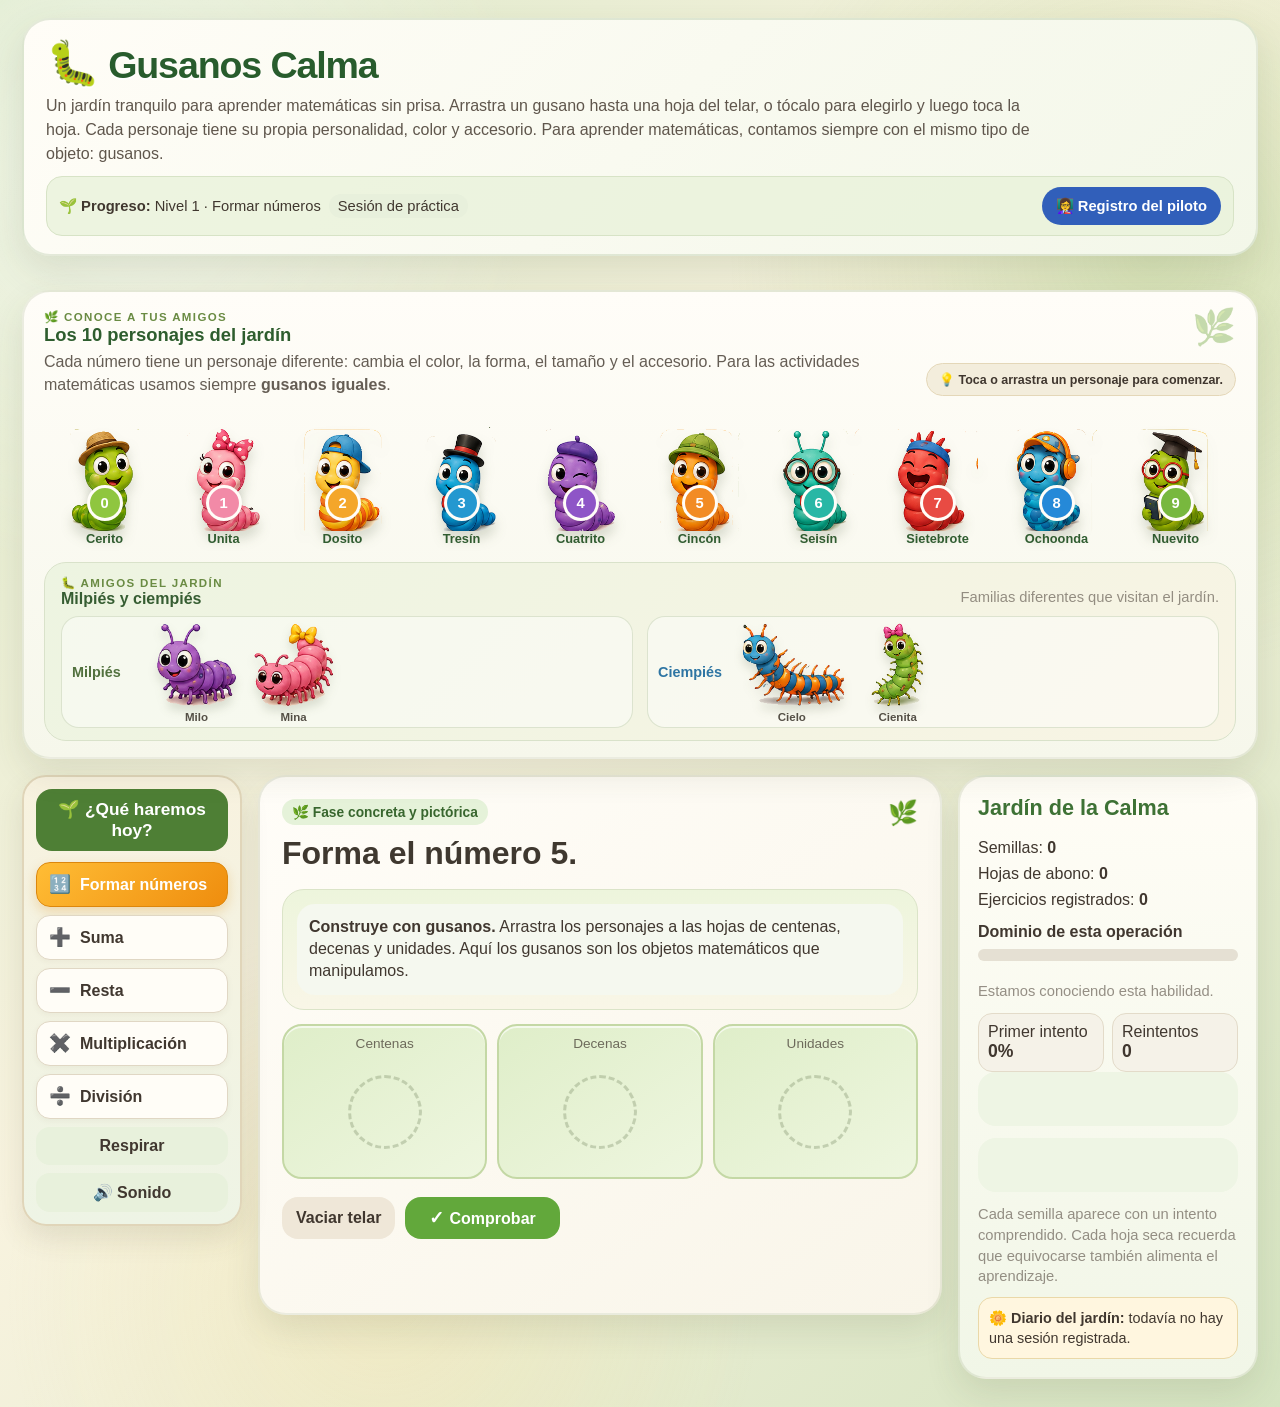
==== index.html @ 2e5b9de9 "Rename index to index.html" ====
<!DOCTYPE html>
<html lang="es">
<head>
<meta charset="UTF-8" />
<meta name="viewport" content="width=device-width, initial-scale=1.0" />
<title>Gusanos Calma: El Jardín de los Números</title>
<style>
  [hidden]{display:none !important;}
  :root{
    --bg:#f7f4ea; --card:#fffdf7; --text:#4b4237; --soft:#7d8c69;
    --line:#e8dfcf; --green:#bfd8a8; --sand:#efe7d8; --shadow:rgba(80,64,40,.08);
  }
  *{box-sizing:border-box;}
  body{
    margin:0; font-family:"Segoe UI", Arial, sans-serif; color:var(--text);
    background:
      radial-gradient(circle at top left, rgba(205,230,185,.35), transparent 30%),
      radial-gradient(circle at bottom right, rgba(255,235,190,.4), transparent 25%),
      var(--bg);
    user-select:none; -webkit-user-select:none;
  }
  button{font:inherit;color:inherit;border:none;border-radius:16px;padding:10px 14px;cursor:pointer;background:var(--sand);transition:transform .18s ease;}
  button:hover{transform:translateY(-1px);}
  button:disabled{opacity:.5;cursor:default;transform:none;}
  .app{max-width:1150px;margin:0 auto;padding:22px;}
  header h1{margin:0;font-size:2rem;}
  header p{margin-top:8px;line-height:1.5;max-width:900px;}
  nav{display:flex;flex-wrap:wrap;gap:10px;margin:18px 0 22px;}
  .mode-btn.active{background:var(--green);}
  #breathBtn{background:#dfe9d3;}
  #gameArea{display:grid;grid-template-columns:1.8fr 1fr;gap:18px;align-items:start;}
  @media (max-width:850px){#gameArea{grid-template-columns:1fr;}}
  #taskCard,#sidebar,#wormPad{background:var(--card);border:1px solid rgba(120,100,70,.06);border-radius:26px;padding:20px;box-shadow:0 10px 30px var(--shadow);}
  #taskPrompt{font-size:1.7rem;line-height:1.3;margin-bottom:14px;}
  #visualArea{margin:14px 0;}
  .visual-note{background:#f5f8ef;border-radius:18px;padding:12px;line-height:1.4;}
  .groups,.rows{display:flex;flex-wrap:wrap;gap:10px;align-items:center;}
  .rows{flex-direction:column;align-items:flex-start;}
  .group{background:linear-gradient(145deg,#f7f5df,#edf4e4);border-radius:20px;padding:10px;display:flex;flex-wrap:wrap;gap:2px;max-width:260px;min-height:62px;align-items:center;justify-content:center;border:1px solid #dfe6c9;}
  .groups-equation{display:flex;flex-wrap:wrap;align-items:center;justify-content:center;gap:12px;}
  .worm-token{display:inline-flex;align-items:flex-end;justify-content:center;width:48px;height:48px;overflow:visible;vertical-align:middle;}
  .worm-token img{display:block;max-width:100%;filter:drop-shadow(0 3px 3px rgba(70,70,40,.16));}
  .equal-group{display:flex;align-items:center;gap:8px;background:#f7f2df;border:1px solid #eadbbd;border-radius:18px;padding:7px 10px;}
  .group-label{font-size:.78rem;font-weight:700;color:#6e765d;min-width:52px;}
  .op{font-size:2rem;font-weight:800;padding:0 5px;color:#6f5b48;}
  .place-value{display:grid;grid-template-columns:repeat(3,1fr);gap:10px;margin:12px 0 18px;}
  .leaf{background:#eef4e4;border-radius:20px;min-height:150px;padding:10px;text-align:center;cursor:pointer;transition:background .2s ease;}
  .leaf.hover{background:#e2efd2;outline:3px dashed var(--soft);outline-offset:-6px;}
  .place-label{display:block;font-size:.85rem;opacity:.72;margin-bottom:6px;}
  .leaf-drop{min-height:110px;display:flex;align-items:center;justify-content:center;}
  .empty-slot{width:74px;height:74px;border:3px dashed rgba(125,140,105,.35);border-radius:50%;}
  .placed{cursor:grab;touch-action:none;}
  #controls{display:flex;flex-wrap:wrap;gap:10px;margin-top:10px;}
  #message{min-height:36px;margin-top:16px;font-size:1.05rem;line-height:1.45;}
  #message.good{color:#497a3d;} #message.soft{color:#7c6a58;} #message.hint{color:#7f6c2f;}
  #calmPanel{margin-top:18px;background:#f3eee4;border-radius:22px;padding:16px;}
  #calmPanel p{margin:0 0 12px;line-height:1.45;}
  #calmPanel button{margin:0 8px 8px 0;}
  #sidebar h2,#wormPad h2{margin-top:0;font-size:1.15rem;}
  #stats{display:grid;gap:8px;margin-bottom:14px;}
  #plants,#compostPlants{min-height:54px;border-radius:18px;padding:12px;font-size:1.65rem;line-height:1.65;word-break:break-word;}
  #plants{background:#f1f7e9;margin-bottom:12px;}
  #compostPlants{background:#f5efe4;}
  .plant{display:inline-block;margin:2px;transition:transform 1.2s ease;}
  .plant.bloom{transform:scale(1.12);}
  .small-note{font-size:.92rem;opacity:.75;line-height:1.4;margin-top:12px;}
  #wormPad{margin-top:18px;}
  #worms{display:flex;flex-wrap:wrap;gap:8px;justify-content:center;align-items:flex-end;}
  .worm-btn{background:linear-gradient(160deg,#fffaf0,#f4f8e8);border:2px solid #e7dfc9;border-radius:24px;padding:8px 9px 6px;touch-action:none;min-width:92px;min-height:105px;box-shadow:0 5px 12px rgba(90,70,40,.08);}
  .worm-btn::after{content:attr(data-name);display:block;font-size:.72rem;font-weight:700;color:#655b4d;margin-top:-2px;}
  .worm-btn.selected{outline:4px solid var(--green);background:#f2f8e8;}
  #dragGhost{position:fixed;z-index:200;pointer-events:none;transform:translate(-50%,-62%) rotate(3deg) scale(1.06);filter:drop-shadow(0 12px 16px rgba(0,0,0,.2));}
  .worm-art{display:block;object-fit:contain;transform-origin:50% 85%;animation:idle 3.4s ease-in-out infinite;filter:drop-shadow(0 7px 7px rgba(65,70,35,.15));}
  .worm-art.pop{animation:pop .35s ease, idle 3.4s ease-in-out .35s infinite;}
  .happy .worm-art{animation:happy .9s ease;}
  .sway .worm-art{animation:sway .7s ease;}
  .character-note{margin:0 0 12px;color:#6d6559;line-height:1.45;}
  .companion-panel{margin-top:16px;padding:12px 14px;border-radius:20px;background:linear-gradient(135deg,#f5f2e5,#eef5e6);border:1px solid #dfe4cf;}
  .companion-row{display:flex;flex-wrap:wrap;gap:14px;margin-top:8px;}
  .companion-family{display:flex;align-items:center;gap:8px;min-height:72px;padding:6px 10px;border-radius:16px;background:rgba(255,255,255,.55);}
  .family-title{font-size:.82rem;font-weight:800;color:#65704e;margin-right:2px;}
  .companion{display:inline-flex;align-items:flex-end;justify-content:center;min-width:64px;height:72px;}
  .companion img{display:block;object-fit:contain;filter:drop-shadow(0 4px 5px rgba(65,70,35,.14));}
  @media (max-width:600px){.worm-btn{min-width:78px;min-height:92px}.worm-btn .worm-art{max-width:72px!important}.groups-equation{gap:5px}.group{max-width:100%;}.worm-token{width:40px;height:44px}.companion-row{flex-direction:column;}.companion-family{justify-content:center;}}
  @keyframes idle{0%,100%{transform:translateY(0) rotate(0deg)}50%{transform:translateY(-3px) rotate(1.5deg)}}
  @keyframes blink{0%,90%,100%{transform:scaleY(1)}94%{transform:scaleY(.15)}}
  @keyframes happy{0%{transform:translateY(0) scale(1)}30%{transform:translateY(-10px) scale(1.06) rotate(-3deg)}60%{transform:translateY(0) scale(.98) rotate(2deg)}100%{transform:translateY(0) scale(1)}}
  @keyframes sway{0%,100%{transform:rotate(0)}25%{transform:rotate(-4deg)}75%{transform:rotate(4deg)}}
  @keyframes pop{0%{transform:scale(.5)}70%{transform:scale(1.12)}100%{transform:scale(1)}}
  #breathOverlay{position:fixed;inset:0;z-index:100;background:rgba(248,245,236,.98);display:flex;flex-direction:column;align-items:center;justify-content:center;gap:26px;padding:24px;text-align:center;}
  #breathCircle{width:150px;height:150px;border-radius:50%;background:radial-gradient(circle at 30% 25%, #e7f1d8 0%, #b7cf9b 55%, #89a86f 100%);transform:scale(1);box-shadow:0 18px 45px rgba(110,130,85,.18);}
  #breathText{font-size:1.9rem;}

  .pilot-bar{display:flex;flex-wrap:wrap;gap:8px;align-items:center;margin:10px 0 14px;padding:10px 12px;background:#f5f8ef;border-radius:16px;font-size:.92rem;}
  .pilot-bar strong{font-weight:700;}
  .badge-soft{display:inline-block;padding:4px 9px;border-radius:999px;background:#e8f0dc;}
  #progressBox{display:grid;gap:8px;margin:12px 0;}
  .progress-line{height:10px;background:#e8e2d7;border-radius:999px;overflow:hidden;}
  .progress-fill{height:100%;width:0;background:#9fba83;border-radius:999px;transition:width .35s ease;}
  .mini-grid{display:grid;grid-template-columns:1fr 1fr;gap:8px;}
  .metric-card{background:#f7f4ea;border-radius:14px;padding:9px;}
  .metric-card strong{display:block;font-size:1.1rem;}
  #adultPanel{position:fixed;inset:0;z-index:150;background:rgba(55,48,38,.45);display:flex;align-items:center;justify-content:center;padding:18px;}
  #adultCard{width:min(680px,100%);max-height:90vh;overflow:auto;background:#fffdf7;border-radius:24px;padding:22px;box-shadow:0 25px 80px rgba(0,0,0,.2);}
  #adultCard label{display:block;font-weight:600;margin:12px 0 6px;}
  #adultCard input,#adultCard select{width:100%;padding:11px;border:1px solid var(--line);border-radius:12px;background:white;font:inherit;}
  .adult-actions{display:flex;flex-wrap:wrap;gap:8px;margin-top:16px;}
  .log-note{font-size:.85rem;line-height:1.4;opacity:.75;}
  .stage-badge{display:inline-block;margin-bottom:8px;padding:5px 10px;border-radius:999px;background:#eef4e4;font-size:.86rem;}
  .concept-note{background:#fff8e8;border-radius:14px;padding:10px;margin-top:10px;font-size:.9rem;line-height:1.4;}
  @media (max-width:600px){.app{padding:12px;} header h1{font-size:1.65rem;} #taskPrompt{font-size:1.45rem;} .leaf{min-height:130px;} .mini-grid{grid-template-columns:1fr 1fr;}}
</style>
<style>
/* ======== REDISEÑO VISUAL V4 · JARDÍN ILUSTRADO ======== */
:root{
  --forest:#275b2b; --leaf:#5e9f38; --leaf2:#8fbd55; --cream:#fffdf5;
  --panel:#fffdf8; --panel2:#f4f8e9; --gold:#f4b33f; --ink:#40372f;
  --purple:#7752a8; --orange:#f28b24; --red:#e65043; --blue:#2c8dcc;
}
html{background:#dce8c9;}
body{
  min-height:100vh;
  background:
    radial-gradient(circle at 10% 12%,rgba(255,255,255,.55),transparent 24%),
    radial-gradient(circle at 90% 18%,rgba(133,183,78,.25),transparent 26%),
    radial-gradient(circle at 30% 92%,rgba(255,222,143,.24),transparent 24%),
    linear-gradient(135deg,#dce9c9 0%,#f8f3df 45%,#d5e4c1 100%);
  color:var(--ink);
}
body:before,body:after{
  content:"";position:fixed;z-index:-1;pointer-events:none;opacity:.22;
  width:280px;height:280px;border-radius:50%;
  background:radial-gradient(circle,#6da647 0 5%,transparent 6% 18%,#8dbd59 19% 23%,transparent 24% 100%);
  filter:blur(1px);
}
body:before{left:-120px;top:80px} body:after{right:-130px;bottom:30px;transform:rotate(35deg)}
.app{
  max-width:1480px;
  padding:18px 22px 28px;
  display:grid;
  grid-template-columns:220px minmax(0,1fr);
  grid-template-areas:
    "header header"
    "roster roster"
    "nav game";
  gap:16px;
}
.app>header{grid-area:header;position:relative;background:linear-gradient(135deg,#fffdf7,#f3f7e9);border:2px solid rgba(91,128,61,.16);border-radius:28px;padding:18px 22px;box-shadow:0 14px 36px rgba(64,80,40,.13)}
header h1{font-size:2.35rem;letter-spacing:-.03em;color:#285c2d;text-shadow:0 2px #fff}
header h1:first-letter{font-size:1.15em}
header p{max-width:1000px;margin:5px 0 10px;color:#5f564c}
.pilot-bar{margin:8px 0 0;background:rgba(232,242,217,.72);border:1px solid #d7e3c6}
.pilot-bar #adultBtn{margin-left:auto;background:#315fba;color:#fff;border-radius:999px;font-weight:700}
.app>nav{
  grid-area:nav;display:flex;flex-direction:column;align-self:start;gap:8px;
  margin:0;padding:12px;background:linear-gradient(180deg,#f8f2df,#eef4e5);
  border:2px solid #e0d5b9;border-radius:24px;box-shadow:0 12px 28px rgba(73,69,44,.12);
  position:sticky;top:12px;
}
.app>nav:before{content:"🌱  ¿Qué haremos hoy?";display:block;color:#fff;font-size:1.08rem;font-weight:900;background:#4e7f35;border-radius:16px;padding:10px 12px;text-align:center;margin-bottom:3px}
.app>nav .mode-btn{width:100%;text-align:left;background:#fffdf7;border:1px solid #e0d7c4;border-radius:14px;padding:11px 12px;font-weight:750;box-shadow:0 2px 6px rgba(70,60,40,.05)}
.app>nav .mode-btn:before{margin-right:9px;font-size:1.1em}
.app>nav .mode-btn[data-mode="numeros"]:before{content:"🔢"}.app>nav .mode-btn[data-mode="suma"]:before{content:"➕"}.app>nav .mode-btn[data-mode="resta"]:before{content:"➖"}.app>nav .mode-btn[data-mode="multiplica"]:before{content:"✖️"}.app>nav .mode-btn[data-mode="divide"]:before{content:"➗"}
.app>nav .mode-btn.active{background:linear-gradient(135deg,#ffbd35,#ef8d0e);color:#fff;border-color:#dc870d;box-shadow:0 5px 12px rgba(220,135,13,.25)}
.app>nav #breathBtn,.app>nav #muteBtn{width:100%;border-radius:14px;background:#e8f1dc;font-weight:700}
#gameArea{
  grid-area:game;display:grid;grid-template-columns:minmax(0,1fr) 300px;gap:16px;align-items:start;
}
#taskCard,#sidebar,#wormPad{border-radius:28px;box-shadow:0 14px 34px rgba(66,73,42,.12);border:2px solid rgba(115,136,77,.14)}
#taskCard{background:linear-gradient(145deg,#fffdf8,#f9f5e9);padding:22px}
#taskCard:before{content:"🌿";float:right;font-size:1.5rem}
#stageBadge{background:#e5f2d9;color:#38662e;font-weight:800}
#taskPrompt{font-size:2rem;color:#3f382f;font-weight:850}
#visualArea{background:linear-gradient(180deg,#edf5dc,#f9f6e7);border:1px solid #dbe4c8;border-radius:22px;padding:14px}
.groups,.rows{gap:12px}
.group{background:transparent;border:0;padding:5px;box-shadow:none}
.worm-token{width:54px;height:58px}
.worm-token img{filter:drop-shadow(0 5px 4px rgba(50,70,30,.16))}
.op{font-size:2.5rem;color:#604a35}
.concept-note{background:#fff6df;border:1px solid #ead8a8}
.leaf{background:linear-gradient(145deg,#dfeec9,#eef6df);border:2px solid #c4d8a5;box-shadow:inset 0 2px 0 rgba(255,255,255,.65)}
.leaf.hover{background:#d5ebba;outline:3px dashed #6fa44c}
#controls button{border-radius:16px;font-weight:800}
#check{background:#62a83b;color:#fff;padding-left:24px;padding-right:24px}
#check:before{content:"✓ ";font-size:1.15em}
#continueBtn{background:#dfeefb}
#calmPanel{background:#fff3dc;border:1px solid #efd5a0}
#sidebar{background:linear-gradient(180deg,#fffdf6,#f1f6e7);padding:18px}
#sidebar h2{color:#3e7235;font-size:1.35rem}
.metric-card{background:#f5f2e8;border:1px solid #e3dbc9}
.progress-line{height:12px;background:#e5e0d3}.progress-fill{background:linear-gradient(90deg,#76b84d,#a5c95d)}
#plants,#compostPlants{background:#eef5e4;border-radius:18px;padding:8px}
.app>#wormPad{
  grid-area:roster;background:linear-gradient(180deg,#fffdf8,#f6f7eb);padding:18px 20px 16px;position:relative;overflow:hidden
}
.app>#wormPad:after{content:"🌿";position:absolute;right:20px;top:14px;font-size:2.2rem;opacity:.35}
.roster-heading{display:flex;justify-content:space-between;gap:20px;align-items:flex-end}
.roster-heading h2{margin:3px 0 4px;color:#2e5d2e;font-size:1.35rem}
.eyebrow{display:block;font-size:.72rem;letter-spacing:.12em;font-weight:900;color:#6a8b43}
.roster-tip{background:#f3eddc;border:1px solid #e4d7b8;border-radius:999px;padding:8px 12px;font-size:.78rem;font-weight:750;white-space:nowrap}
.character-note{margin:0;color:#655d54}
#worms{display:flex;justify-content:space-around;align-items:flex-end;gap:10px;padding:8px 6px 4px}
.worm-btn{
  position:relative;display:flex;flex-direction:column;align-items:center;justify-content:flex-end;
  background:transparent!important;border:0!important;border-radius:0!important;box-shadow:none!important;
  min-width:100px;min-height:142px;padding:2px 4px 0;overflow:visible;touch-action:none;
}
.worm-btn:before{
  content:attr(data-number);position:absolute;z-index:2;bottom:25px;left:50%;transform:translateX(-50%);
  width:30px;height:30px;border-radius:50%;display:grid;place-items:center;
  background:var(--badge,#5b9d39);color:#fff;font-weight:900;font-size:.92rem;border:3px solid #fffdf8;
  box-shadow:0 3px 8px rgba(50,60,35,.16)
}
.worm-btn:after{content:attr(data-name);display:block;color:#315e32;font-size:.8rem;font-weight:900;margin-top:0}
.worm-btn .worm-art{width:auto!important;max-width:105px;height:104px!important;border-radius:0;filter:drop-shadow(0 8px 6px rgba(55,70,35,.17));transition:transform .22s ease,filter .22s ease}
.worm-btn:hover .worm-art,.worm-btn:focus-visible .worm-art{transform:translateY(-7px) rotate(-2deg) scale(1.07);filter:drop-shadow(0 12px 8px rgba(55,70,35,.23))}
.worm-btn:active .worm-art{transform:translateY(-2px) scale(.96)}
.worm-btn.selected .worm-art{transform:translateY(-8px) scale(1.08);filter:drop-shadow(0 0 0 #fff) drop-shadow(0 0 9px #8fbd55)}
.worm-btn.selected:before{background:#3f8c2d;box-shadow:0 0 0 4px #dff0cb,0 4px 10px rgba(60,90,40,.2)}
.worm-trait{position:absolute;left:50%;bottom:-35px;transform:translateX(-50%) translateY(4px);width:145px;padding:7px 8px;border-radius:12px;background:#fffdf8;border:1px solid #e2d9c7;box-shadow:0 7px 18px rgba(50,50,35,.12);font-size:.7rem;line-height:1.25;color:#5d554a;opacity:0;pointer-events:none;transition:.2s;z-index:10}
.worm-btn:hover .worm-trait,.worm-btn:focus-visible .worm-trait{opacity:1;transform:translateX(-50%) translateY(0)}
.companion-panel{margin-top:12px;padding:12px 16px;border-radius:22px;background:linear-gradient(135deg,#edf4e1,#f8f4e4);border:1px solid #d9e2ca}
.companion-heading{display:flex;align-items:center;justify-content:space-between;gap:10px}
.companion-heading strong{display:block;font-size:1rem;color:#365d32}
.companion-row{display:grid;grid-template-columns:1fr 1fr;gap:14px;margin-top:8px}
.companion-family{display:flex;align-items:center;gap:12px;min-height:112px;padding:4px 10px;border-radius:18px;background:rgba(255,255,255,.45);border:1px solid rgba(209,218,192,.7)}
.family-title{font-size:.9rem;font-weight:900;color:#52713e;min-width:68px}
.companion-items{display:flex;align-items:flex-end;gap:12px}
.companion-chip{display:flex;flex-direction:column;align-items:center;gap:2px;padding:0;background:transparent;border:0;box-shadow:none;min-width:84px}
.companion-chip img{width:auto!important;height:88px!important;max-width:105px;object-fit:contain;border-radius:0!important;filter:drop-shadow(0 6px 5px rgba(55,70,35,.15));transition:.22s}
.companion-chip span{font-size:.72rem;font-weight:900;color:#555047}
.companion-chip:hover img,.companion-chip.is-happy img{transform:translateY(-5px) rotate(-2deg) scale(1.06)}
.companion-family.cien .family-title{color:#2e75a3}
.small-note{color:#736b61}
@media(max-width:1100px){
  .app{grid-template-columns:190px minmax(0,1fr)}
  #gameArea{grid-template-columns:minmax(0,1fr) 260px}
  #worms{gap:2px}.worm-btn{min-width:80px}.worm-btn .worm-art{max-width:88px}
}
@media(max-width:820px){
  .app{display:block;padding:10px}.app>header{margin-bottom:10px}.app>nav{position:static;margin-bottom:10px;display:grid;grid-template-columns:repeat(2,1fr)}
  .app>nav:before{grid-column:1/-1}.app>nav #breathBtn,.app>nav #muteBtn{width:auto}
  #gameArea{grid-template-columns:1fr}.app>#wormPad{margin-bottom:10px}
  #worms{display:grid;grid-template-columns:repeat(5,1fr);gap:2px}.worm-btn{min-width:62px;min-height:118px}.worm-btn .worm-art{height:86px!important}.worm-btn:before{bottom:27px}
  .worm-trait{display:none}.roster-heading{align-items:flex-start;flex-direction:column}.roster-tip{white-space:normal}
  .companion-row{grid-template-columns:1fr}.companion-family{justify-content:center}
}
@media(max-width:520px){
  header h1{font-size:1.7rem}.app>nav{grid-template-columns:1fr 1fr}
  #worms{grid-template-columns:repeat(5,1fr)}.worm-btn .worm-art{height:72px!important}.worm-btn:before{width:25px;height:25px;font-size:.75rem;bottom:26px}
  .worm-btn:after{font-size:.66rem}.companion-items{gap:5px}.companion-chip img{height:72px!important}
}
</style>
</head>
<body>
<main class="app">
  <header>
    <h1>🐛 Gusanos Calma</h1>
    <p>Un jardín tranquilo para aprender matemáticas sin prisa. Arrastra un gusano hasta una hoja del telar, o tócalo para elegirlo y luego toca la hoja. Cada personaje tiene su propia personalidad, color y accesorio. Para aprender matemáticas, contamos siempre con el mismo tipo de objeto: gusanos.</p>
    <div class="pilot-bar" aria-live="polite">
      <span>🌱 <strong>Progreso:</strong> <span id="difficultyLabel">Nivel 1</span></span>
      <span class="badge-soft" id="sessionLabel">Sesión de práctica</span>
      <button id="adultBtn" type="button">👩‍🏫 Registro del piloto</button>
    </div>
  </header>

  <nav>
    <button class="mode-btn active" data-mode="numeros">Formar números</button>
    <button class="mode-btn" data-mode="suma">Suma</button>
    <button class="mode-btn" data-mode="resta">Resta</button>
    <button class="mode-btn" data-mode="multiplica">Multiplicación</button>
    <button class="mode-btn" data-mode="divide">División</button>
    <button id="breathBtn">Respirar</button>
    <button id="muteBtn" aria-label="Activar o silenciar sonidos">🔊 Sonido</button>
  </nav>

  <section id="gameArea">
    <section id="taskCard">
      <div id="stageBadge" class="stage-badge">🌿 Fase pictórica</div>
      <div id="taskPrompt">Forma un número.</div>
      <div id="visualArea"></div>
      <div class="place-value">
        <div class="leaf" data-slot="h"><span class="place-label">Centenas</span><div class="leaf-drop"></div></div>
        <div class="leaf" data-slot="t"><span class="place-label">Decenas</span><div class="leaf-drop"></div></div>
        <div class="leaf" data-slot="u"><span class="place-label">Unidades</span><div class="leaf-drop"></div></div>
      </div>
      <div id="controls">
        <button id="clear">Vaciar telar</button>
        <button id="check">Comprobar</button>
        <button id="continueBtn" hidden>Continuar con calma</button>
      </div>
      <div id="message"></div>
      <div id="calmPanel" hidden>
        <p>Este problema pidió un poco más de paciencia. Podemos respirar, mirar una pista o intentar otra vez.</p>
        <button id="calmBreath">Respirar</button>
        <button id="calmHint">Ver pista</button>
        <button id="calmTry">Seguir intentando</button>
      </div>
    </section>

    <aside id="sidebar">
      <h2>Jardín de la Calma</h2>
      <div id="stats"></div>
      <div id="progressBox">
        <div><strong>Dominio de esta operación</strong></div>
        <div class="progress-line"><div id="masteryFill" class="progress-fill"></div></div>
        <div id="masteryText" class="small-note">Aún estamos observando cómo aprendes.</div>
      </div>
      <div class="mini-grid">
        <div class="metric-card">Primer intento<strong id="firstTryMetric">0%</strong></div>
        <div class="metric-card">Reintentos<strong id="retryMetric">0</strong></div>
      </div>
      <div id="plants"></div>
      <div id="compostPlants"></div>
      <div class="small-note">Cada semilla aparece con un intento comprendido. Cada hoja seca recuerda que equivocarse también alimenta el aprendizaje.</div>
      <div id="diaryBox" class="concept-note">🌼 <strong>Diario del jardín:</strong> todavía no hay una sesión registrada.</div>
    </aside>
  </section>

  <section id="wormPad">
    <div class="roster-heading">
      <div>
        <span class="eyebrow">🌿 CONOCE A TUS AMIGOS</span>
        <h2>Los 10 personajes del jardín</h2>
        <p class="character-note">Cada número tiene un personaje diferente: cambia el color, la forma, el tamaño y el accesorio. Para las actividades matemáticas usamos siempre <strong>gusanos iguales</strong>.</p>
      </div>
      <div class="roster-tip">💡 Toca o arrastra un personaje para comenzar.</div>
    </div>
    <div id="worms" aria-label="Personajes del jardín"></div>

    <div class="companion-panel">
      <div class="companion-heading">
        <div><span class="eyebrow">🐛 AMIGOS DEL JARDÍN</span><strong>Milpiés y ciempiés</strong></div>
        <span class="small-note">Familias diferentes que visitan el jardín.</span>
      </div>
      <div id="companions" class="companion-row" aria-label="Amigos que visitan el jardín"></div>
    </div>
  </section>
</main>

<div id="adultPanel" hidden>
  <div id="adultCard">
    <h2>Registro para validación educativa</h2>
    <p>Este registro está pensado para el piloto. No introduzcas nombres completos ni datos sensibles. El código del participante puede ser un identificador anónimo, por ejemplo <strong>P01</strong>.</p>
    <label for="participantCode">Código anónimo</label>
    <input id="participantCode" maxlength="20" placeholder="Ej.: P01">
    <label for="ageBand">Edad</label>
    <select id="ageBand"><option value="5-6">5–6 años</option><option value="7-8">7–8 años</option><option value="9">9 años</option></select>
    <label for="sessionType">Tipo de sesión</label>
    <select id="sessionType"><option value="pilot">Piloto / práctica</option><option value="pretest">Pretest</option><option value="posttest">Postest</option></select>
    <p class="log-note">Los datos se guardan localmente en este navegador. No se envían a Internet. Puedes exportarlos al finalizar una sesión.</p>
    <div class="adult-actions">
      <button id="startSession">Iniciar sesión</button>
      <button id="exportSession">Exportar sesión JSON</button>
      <button id="exportCSV">Exportar eventos CSV</button>
      <button id="closeAdult">Cerrar</button>
      <button id="clearPilotData">Borrar datos locales</button>
    </div>
    <div id="adultSummary" class="concept-note"></div>
  </div>
</div>

<div id="dragGhost" hidden></div>
<div id="breathOverlay" hidden>
  <div id="breathCircle"></div>
  <div id="breathText">Inhala</div>
  <button id="closeBreath">Volver al jardín</button>
</div>

<script>
/* ================= DATOS DE LOS GUSANOS ================= */
const IMG_WORMS = ["[data-uri]","[data-uri]","[data-uri]","[data-uri]","[data-uri]","[data-uri]","[data-uri]","[data-uri]","[data-uri]","[data-uri]"];
const IMG_COMPANIONS = {"mili":"[data-uri]","milo":"[data-uri]","mina":"[data-uri]","cienon":"[data-uri]","cielo":"[data-uri]","cienita":"[data-uri]"};
const WORMS = [
  {n:0,name:"Cerito", color:"#8FC63F",dark:"#4E7E2B",size:.92,type:"clásico",accessory:"sombrero",img:IMG_WORMS[0]},
  {n:1,name:"Unita", color:"#F28AA7",dark:"#B84D72",size:.88,type:"clásico",accessory:"moño",img:IMG_WORMS[1]},
  {n:2,name:"Dosito", color:"#F4A62A",dark:"#B9680D",size:.96,type:"clásico",accessory:"gorra",img:IMG_WORMS[2]},
  {n:3,name:"Tresín", color:"#2498D0",dark:"#155D86",size:.90,type:"clásico",accessory:"sombrero de copa",img:IMG_WORMS[3]},
  {n:4,name:"Cuatrito", color:"#8E55C7",dark:"#5A3186",size:1.00,type:"clásico",accessory:"boina",img:IMG_WORMS[4]},
  {n:5,name:"Cincón", color:"#F28B24",dark:"#A9560E",size:.94,type:"clásico",accessory:"sombrero explorador",img:IMG_WORMS[5]},
  {n:6,name:"Seisín", color:"#28B7A5",dark:"#197166",size:1.04,type:"clásico",accessory:"lentes",img:IMG_WORMS[6]},
  {n:7,name:"Sietebrote", color:"#E84B43",dark:"#9F2F2A",size:1.02,type:"clásico",accessory:"gorra",img:IMG_WORMS[7]},
  {n:8,name:"Ochoonda", color:"#2589D8",dark:"#175A92",size:1.08,type:"clásico",accessory:"audífonos",img:IMG_WORMS[8]},
  {n:9,name:"Nuevito", color:"#78B83E",dark:"#477B22",size:1.00,type:"clásico",accessory:"birrete y lentes",img:IMG_WORMS[9]}
];

const COMPANIONS = {
  mili:{name:"Mili",type:"milpiés",img:IMG_COMPANIONS.mili},
  milo:{name:"Milo",type:"milpiés",img:IMG_COMPANIONS.milo},
  mina:{name:"Mina",type:"milpiés",img:IMG_COMPANIONS.mina},
  cienon:{name:"Cienón",type:"ciempiés",img:IMG_COMPANIONS.cienon},
  cielo:{name:"Cielo",type:"ciempiés",img:IMG_COMPANIONS.cielo},
  cienita:{name:"Cienita",type:"ciempiés",img:IMG_COMPANIONS.cienita}
};

const SHAPES = {
 0:{p:"M60 20 C88 20 98 44 98 62 C98 90 80 102 60 102 C40 102 22 90 22 62 C22 44 32 20 60 20",h:[60,20],t:null},
 1:{p:"M42 34 C50 30 56 24 62 18 L62 102",h:[62,18],t:[62,102]},
 2:{p:"M30 40 C34 22 62 14 76 26 C90 38 84 54 70 66 C56 78 42 88 30 100 L92 100",h:[30,40],t:[92,100]},
 3:{p:"M32 30 C46 14 78 16 82 34 C85 48 70 56 58 58 C74 58 90 66 88 82 C86 100 50 106 32 92",h:[32,30],t:[32,92]},
 4:{p:"M66 20 L66 102 M66 20 L30 74 L96 74",h:[66,20],t:[96,74]},
 5:{p:"M84 20 L42 20 L38 52 C52 44 78 46 86 62 C94 80 78 102 54 100 C42 99 34 92 30 84",h:[84,20],t:[30,84]},
 6:{p:"M78 16 C52 34 34 58 34 78 C34 96 48 104 62 102 C78 100 88 88 86 74 C84 60 70 54 58 58 C46 62 38 70 36 80",h:[78,16],t:[36,80]},
 7:{p:"M28 24 L94 24 L58 102",h:[28,24],t:[58,102]},
 8:{p:"M60 58 C46 52 40 38 48 28 C56 18 74 20 78 32 C82 44 72 52 60 58 C44 64 34 78 42 92 C50 104 72 104 80 92 C88 80 76 64 60 58",h:[60,58],t:null},
 9:{p:"M84 52 C84 38 72 28 59 28 C45 28 34 39 34 52 C34 65 45 74 59 74 C72 74 84 65 84 52 L84 102",h:[84,52],t:[84,102]}
};

function accessory(n,hx,hy,dark){
  switch(n){
    case 0: return '<ellipse cx="'+(hx+10)+'" cy="'+(hy-13)+'" rx="7" ry="3.5" fill="#7BA05B" transform="rotate(-25 '+(hx+10)+' '+(hy-13)+')"/>';
    case 1: return '<line x1="'+hx+'" y1="'+(hy-14)+'" x2="'+hx+'" y2="'+(hy-24)+'" stroke="'+dark+'" stroke-width="2.5"/><circle cx="'+hx+'" cy="'+(hy-27)+'" r="3.5" fill="#F4E27E"/>';
    case 2: return '<path d="M'+hx+' '+(hy-14)+' l-10 -6 l0 12 z M'+hx+' '+(hy-14)+' l10 -6 l0 12 z" fill="#E46A6A"/><circle cx="'+hx+'" cy="'+(hy-14)+'" r="3" fill="#B23B3B"/>';
    case 3: return '<circle cx="'+(hx-5)+'" cy="'+(hy-2)+'" r="6.5" fill="none" stroke="'+dark+'" stroke-width="2"/><circle cx="'+(hx+5)+'" cy="'+(hy-2)+'" r="6.5" fill="none" stroke="'+dark+'" stroke-width="2"/><line x1="'+(hx-1)+'" y1="'+(hy-2)+'" x2="'+(hx+1)+'" y2="'+(hy-2)+'" stroke="'+dark+'" stroke-width="2"/>';
    case 4: return '<path d="M'+(hx-12)+' '+(hy-9)+' a12 12 0 0 1 24 0 z" fill="#5B8BD0"/><line x1="'+(hx-15)+'" y1="'+(hy-9)+'" x2="'+(hx+16)+'" y2="'+(hy-9)+'" stroke="#3E6AA8" stroke-width="3" stroke-linecap="round"/>';
    case 5: return '<circle cx="'+(hx+11)+'" cy="'+(hy-14)+'" r="3" fill="#F2D06B"/><circle cx="'+(hx+7)+'" cy="'+(hy-17)+'" r="3" fill="#E8A0B8"/><circle cx="'+(hx+15)+'" cy="'+(hy-17)+'" r="3" fill="#E8A0B8"/><circle cx="'+(hx+8)+'" cy="'+(hy-11)+'" r="3" fill="#E8A0B8"/><circle cx="'+(hx+14)+'" cy="'+(hy-11)+'" r="3" fill="#E8A0B8"/>';
    case 6: return '<path d="M'+(hx+13)+' '+(hy-14)+' v-9 l7 -2 v9" stroke="'+dark+'" fill="none" stroke-width="2"/><circle cx="'+(hx+12)+'" cy="'+(hy-14)+'" r="3" fill="'+dark+'"/><circle cx="'+(hx+19)+'" cy="'+(hy-16)+'" r="3" fill="'+dark+'"/>';
    case 7: return '<ellipse cx="'+hx+'" cy="'+(hy-10)+'" rx="16" ry="4.5" fill="#C9A15F"/><path d="M'+(hx-9)+' '+(hy-11)+' a9 7 0 0 1 18 0 z" fill="#B08A47"/>';
    case 8: return '<path d="M'+(hx-10)+' '+(hy+11)+' q10 6 20 0 l0 6 q-10 6 -20 0 z" fill="#D0685C"/>';
    case 9: return '<path d="M'+(hx+13)+' '+(hy-18)+' l2 4 l4 2 l-4 2 l-2 4 l-2 -4 l-4 -2 l4 -2 z" fill="#F2D06B"/><circle cx="'+(hx-12)+'" cy="'+(hy-14)+'" r="2" fill="#F2D06B"/>';
  }
  return "";
}

function wormSVG(w, px, pop){
  const size = Math.max(48, Math.round(px * (w.size||1)));
  return '<img class="worm-art'+(pop?' pop':'')+'" src="'+w.img+'" alt="Gusano '+w.n+', '+w.name+'" draggable="false" style="width:'+size+'px;height:auto;animation-delay:'+((w.n*0.37)%3).toFixed(2)+'s" />';
}
function wormToken(px=54){
  const w=WORMS[0];
  return '<span class="worm-token"><img src="'+w.img+'" alt="gusano" draggable="false" style="width:'+px+'px;height:auto" /></span>';
}
function companionHTML(c,px=74){
  return '<span class="companion" title="'+c.name+' · '+c.type+'"><img src="'+c.img+'" alt="'+c.name+', '+c.type+'" draggable="false" style="width:'+px+'px;height:auto" /></span>';
}

/* ================= SONIDO (Web Audio, sin archivos) ================= */
let audioCtx = null, audioOn = true;
const NOTES = [392,440,493.88,523.25,587.33,659.25,783.99,880,987.77,1174.66];
function ensureAudio(){ if(!audioCtx){ try{ audioCtx = new (window.AudioContext||window.webkitAudioContext)(); }catch(e){} } if(audioCtx && audioCtx.state==="suspended") audioCtx.resume(); }
function tone(freq, dur, type, vol, when){
  if(!audioOn || !audioCtx) return;
  try{
    const t = audioCtx.currentTime + (when||0);
    const o = audioCtx.createOscillator(), g = audioCtx.createGain();
    o.type = type||"sine"; o.frequency.value = freq;
    g.gain.setValueAtTime(0.0001,t);
    g.gain.linearRampToValueAtTime(vol||0.12, t+0.015);
    g.gain.exponentialRampToValueAtTime(0.0001, t+(dur||0.2));
    o.connect(g); g.connect(audioCtx.destination);
    o.start(t); o.stop(t+(dur||0.2)+0.05);
  }catch(e){}
}
const sndPick   = ()=> tone(600,.08,"sine",.07);
const sndPlace  = d => tone(NOTES[d],.3,"triangle",.12);
const sndSoft   = ()=> tone(300,.12,"sine",.06);
const sndOk     = ()=> { tone(523.25,.5,"sine",.1); tone(659.25,.5,"sine",.1,.13); tone(783.99,.6,"sine",.1,.26); };
const sndNo     = ()=> { tone(196,.25,"triangle",.07); tone(147,.3,"triangle",.05,.08); };
window.addEventListener("pointerdown", ensureAudio, {once:true});

/* ================= ESTADO Y ELEMENTOS ================= */
const state = {
  mode:"numeros", expected:0, a:0, b:0, target:0, solved:false, errors:0,
  seeds:0, compost:0, selected:null, taskStartedAt:0, hints:0, breathCount:0,
  retries:0, taskIndex:0, difficulty:{numeros:1,suma:1,resta:1,multiplica:1,divide:1},
  history:[], session:null
};
const slots = { h:null, t:null, u:null };
const $ = id => document.getElementById(id);
const els = {
  prompt:$('taskPrompt'), visual:$('visualArea'), message:$('message'), calm:$('calmPanel'),
  check:$('check'), continueBtn:$('continueBtn'), clear:$('clear'), plants:$('plants'),
  compost:$('compostPlants'), stats:$('stats'), worms:$('worms'), ghost:$('dragGhost'),
  taskCard:$('taskCard'), breathOverlay:$('breathOverlay'), breathCircle:$('breathCircle'),
  breathText:$('breathText'), stageBadge:$('stageBadge'), difficultyLabel:$('difficultyLabel'),
  sessionLabel:$('sessionLabel'), masteryFill:$('masteryFill'), masteryText:$('masteryText'),
  firstTryMetric:$('firstTryMetric'), retryMetric:$('retryMetric'), diaryBox:$('diaryBox')
};
const leafEls = Array.from(document.querySelectorAll('.leaf'));
const calmMsgs = ['El número encontró su lugar.','Una semilla quedó plantada.','Bien, con calma.','El jardín observó tu intento.','Paso a paso, el número florece.'];
const wrongMsgs = ['Todavía no está listo.','Los errores también alimentan la compostera.','Mira con calma y vuelve a intentar.','El jardín puede esperar.','Respira si quieres, luego seguimos.'];
const modeNames = {numeros:'Formar números',suma:'Suma',resta:'Resta',multiplica:'Multiplicación',divide:'División'};
function randInt(min,max){ return Math.floor(Math.random()*(max-min+1))+min; }
function sleep(ms){ return new Promise(r=>setTimeout(r,ms)); }
function setMessage(t,c){ els.message.textContent=t; els.message.className=c||''; }
function uid(){ return 'S'+Date.now().toString(36)+'-'+Math.random().toString(36).slice(2,7); }
function nowISO(){ return new Date().toISOString(); }
function difficulty(){ return state.difficulty[state.mode]||1; }
function currentSessionType(){ return state.session?.type || 'practice'; }
function logEvent(type, data={}){
  if(!state.session) return;
  state.session.events.push({ts:nowISO(),type,mode:state.mode,difficulty:difficulty(),task:state.taskIndex,...data});
  saveProgress();
}
function ensureSession(){
  if(!state.session) state.session={id:uid(),participantCode:'',ageBand:'',type:'practice',startedAt:nowISO(),events:[]};
}
function setStage(){
  const d=difficulty();
  const stage=d<=2?'🌿 Fase concreta y pictórica':d<=4?'🌱 Fase pictórica → símbolo':'🌼 Fase abstracta con apoyo visual';
  els.stageBadge.textContent=stage;
  els.difficultyLabel.textContent='Nivel '+d+' · '+modeNames[state.mode];
}

/* ================= TELAR ================= */
function renderLeaves(justPlaced){
  leafEls.forEach(leaf=>{
    const key=leaf.dataset.slot, drop=leaf.querySelector('.leaf-drop');
    if(slots[key]!==null){
      const w=WORMS[slots[key]];
      drop.innerHTML='<div class="placed" data-slot="'+key+'">'+wormSVG(w,Math.round(96*w.size),justPlaced===key)+'</div>';
    } else drop.innerHTML='<div class="empty-slot"></div>';
  });
  document.querySelectorAll('.placed').forEach(el=>el.addEventListener('pointerdown',e=>startDrag(e,slots[el.dataset.slot],el.dataset.slot)));
}
function leafValue(){ return (slots.h??0)*100+(slots.t??0)*10+(slots.u??0); }
function anyPlaced(){ return slots.h!==null||slots.t!==null||slots.u!==null; }
let drag=null;
function startDrag(e,digit,fromLeaf){
  if(state.solved) return; ensureAudio(); e.preventDefault(); e.stopPropagation();
  els.ghost.innerHTML=wormSVG(WORMS[digit],92,false); els.ghost.hidden=false; moveGhost(e.clientX,e.clientY);
  drag={digit,fromLeaf,moved:false,sx:e.clientX,sy:e.clientY}; sndPick();
  window.addEventListener('pointermove',onDragMove); window.addEventListener('pointerup',onDragUp,{once:true});
}
function moveGhost(x,y){ els.ghost.style.left=x+'px'; els.ghost.style.top=y+'px'; }
function leafAt(x,y){ for(const leaf of leafEls){const r=leaf.getBoundingClientRect();if(x>=r.left&&x<=r.right&&y>=r.top&&y<=r.bottom)return leaf;}return null; }
function onDragMove(e){ if(!drag)return; if(Math.hypot(e.clientX-drag.sx,e.clientY-drag.sy)>7)drag.moved=true;moveGhost(e.clientX,e.clientY);leafEls.forEach(l=>l.classList.toggle('hover',l===leafAt(e.clientX,e.clientY))); }
function onDragUp(e){
  window.removeEventListener('pointermove',onDragMove); leafEls.forEach(l=>l.classList.remove('hover')); els.ghost.hidden=true;
  const d=drag;drag=null;if(!d)return;
  if(!d.moved){
    if(d.fromLeaf===null){state.selected=state.selected===d.digit?null:d.digit;updateTraySelection();sndSoft();}
    else{slots[d.fromLeaf]=null;renderLeaves();sndSoft();}
    return;
  }
  const leaf=leafAt(e.clientX,e.clientY);
  if(leaf){const key=leaf.dataset.slot;if(d.fromLeaf&&d.fromLeaf!==key)slots[d.fromLeaf]=null;slots[key]=d.digit;state.selected=null;updateTraySelection();renderLeaves(key);sndPlace(d.digit);}
  else if(d.fromLeaf){slots[d.fromLeaf]=null;renderLeaves();sndSoft();}
}
leafEls.forEach(leaf=>leaf.addEventListener('click',e=>{
  if(state.solved||e.target.closest('.placed'))return;
  if(state.selected!==null){slots[leaf.dataset.slot]=state.selected;state.selected=null;updateTraySelection();renderLeaves(leaf.dataset.slot);sndPlace(slots[leaf.dataset.slot]);}
}));

const WORM_TRAITS = {
  0:'Tranquilo y sabio · ama los momentos de calma.',
  1:'Cariñosa y alegre · siempre está lista para apoyar.',
  2:'Curioso y preguntón · quiere entender cómo funciona todo.',
  3:'Inventor y soñador · le encanta crear ideas nuevas.',
  4:'Organizado y metódico · disfruta poner todo en su lugar.',
  5:'Aventurero y valiente · siempre busca nuevos caminos.',
  6:'Observador y lógico · le gusta analizar cada detalle.',
  7:'Estratégico y paciente · piensa antes de actuar.',
  8:'Relajado y musical · recuerda respirar y seguir adelante.',
  9:'Estudioso y atento · le gusta aprender cada día más.'
};
function renderCompanions(){
  const host=$('companions'); if(!host) return;
  const groups=[
    {title:'Milpiés',items:[COMPANIONS.milo,COMPANIONS.mina],className:'mili'},
    {title:'Ciempiés',items:[COMPANIONS.cielo,COMPANIONS.cienita],className:'cien'}
  ];
  host.innerHTML=groups.map(g=>'<div class="companion-family '+g.className+'"><div class="family-title">'+g.title+'</div><div class="companion-items">'+g.items.map(c=>'<button type="button" class="companion-chip" title="'+c.name+' · '+c.type+'"><img src="'+c.img+'" alt="'+c.name+', '+c.type+'" draggable="false"><span>'+c.name+'</span></button>').join('')+'</div></div>').join('');
  host.querySelectorAll('.companion-chip').forEach(btn=>{
    btn.addEventListener('pointerenter',()=>btn.classList.add('is-happy'));
    btn.addEventListener('pointerleave',()=>btn.classList.remove('is-happy'));
  });
}

/* ================= BANDEJA ================= */
function renderTray(){
  els.worms.innerHTML='';
  WORMS.forEach(w=>{
    const b=document.createElement('button');
    b.className='worm-btn'; b.type='button'; b.dataset.digit=w.n; b.dataset.name=w.name; b.dataset.number=w.n; b.dataset.trait=WORM_TRAITS[w.n]; b.style.setProperty('--badge',w.color);
    b.title=w.name+' · '+w.accessory+' · '+WORM_TRAITS[w.n];
    b.setAttribute('aria-label','Gusano número '+w.n+', '+w.name+', '+w.accessory+'. '+WORM_TRAITS[w.n]);
    b.innerHTML=wormSVG(w,Math.round(104*w.size),false)+'<span class="worm-trait">'+WORM_TRAITS[w.n]+'</span>';
    b.addEventListener('pointerdown',e=>startDrag(e,w.n,null));
    els.worms.appendChild(b);
  });
}
function updateTraySelection(){document.querySelectorAll('.worm-btn').forEach(b=>b.classList.toggle('selected',Number(b.dataset.digit)===state.selected));}

/* ================= MOTOR MATEMÁTICO ================= */
function makeDots(count){
  const n=Math.max(0,Math.min(count,40));
  return '<div class="group" aria-label="'+n+' gusanos">'+Array(n).fill(wormToken(48)).join('')+'</div>';
}
function taskRanges(){
  const d=difficulty();
  return {
    numeros:[[0,9],[0,20],[10,50],[10,99],[100,999]][d-1],
    suma:[[0,5],[0,10],[0,20],[10,50],[20,99]][d-1],
    resta:[[0,10],[0,20],[0,50],[10,99],[20,150]][d-1],
    multiplica:[[1,3],[1,5],[2,7],[3,10],[4,12]][d-1],
    divide:[[1,3],[1,5],[1,7],[2,10],[3,12]][d-1]
  };
}
function renderVisual(){
  if(state.mode==='numeros'){
    els.visual.innerHTML='<div class="visual-note"><strong>Construye con gusanos.</strong> Arrastra los personajes a las hojas de centenas, decenas y unidades. Aquí los gusanos son los objetos matemáticos que manipulamos.</div>';return;
  }
  if(state.mode==='suma'){
    els.visual.innerHTML='<div class="groups-equation">'+makeDots(state.a)+'<span class="op">+</span>'+makeDots(state.b)+'</div><div class="concept-note"><strong>Junta los grupos de gusanos.</strong> Todos los objetos son iguales para que puedas concentrarte en la cantidad y no en cambiar de objeto.</div>';return;
  }
  if(state.mode==='resta'){
    els.visual.innerHTML='<div class="groups-equation">'+makeDots(state.a)+'<span class="op">−</span>'+makeDots(state.b)+'</div><div class="concept-note"><strong>Quita gusanos del mismo grupo.</strong> En la resta nunca mezclamos objetos diferentes: gusanos con gusanos.</div>';return;
  }
  if(state.mode==='multiplica'){
    let r='';for(let i=0;i<state.a;i++)r+='<div class="equal-group"><span class="group-label">Grupo '+(i+1)+'</span>'+makeDots(state.b)+'</div>';
    els.visual.innerHTML='<div class="rows">'+r+'</div><div class="concept-note"><strong>Multiplicar es construir grupos iguales:</strong> '+state.a+' grupos de '+state.b+' gusanos.</div>';return;
  }
  if(state.mode==='divide'){
    els.visual.innerHTML='<div class="groups-equation">'+makeDots(state.a)+'<span class="op">÷</span>'+makeDots(state.b)+'</div><div class="concept-note"><strong>Reparte gusanos en grupos iguales.</strong> En esta versión de validación inicial usamos divisiones exactas.</div>';
  }
}
function generateTask(){
  const d=difficulty(), r=taskRanges();
  if(state.mode==='numeros'){const [min,max]=r.numeros;state.target=randInt(min,max);state.expected=state.target;els.prompt.textContent='Forma el número '+state.target+'.';}
  if(state.mode==='suma'){const [min,max]=r.suma;state.a=randInt(min,max);state.b=randInt(min,max);state.expected=state.a+state.b;els.prompt.textContent=state.a+' + '+state.b+' = ?';}
  if(state.mode==='resta'){const [min,max]=r.resta;state.a=randInt(min,max);state.b=randInt(0,state.a);state.expected=state.a-state.b;els.prompt.textContent=state.a+' − '+state.b+' = ?';}
  if(state.mode==='multiplica'){const [min,max]=r.multiplica;state.a=randInt(min,max);state.b=randInt(min,max);state.expected=state.a*state.b;els.prompt.textContent=state.a+' × '+state.b+' = ?';}
  if(state.mode==='divide'){const [min,max]=r.divide;const d0=randInt(min,max),q=randInt(min,max);state.a=d0*q;state.b=d0;state.expected=q;els.prompt.textContent=state.a+' ÷ '+state.b+' = ?';}
}
function newTask(reason='new_task'){
  state.solved=false;state.errors=0;state.selected=null;state.hints=0;state.breathCount=0;state.taskIndex++;state.taskStartedAt=performance.now();
  slots.h=slots.t=slots.u=null;els.continueBtn.hidden=true;els.check.disabled=false;els.calm.hidden=true;setMessage('');updateTraySelection();generateTask();setStage();renderLeaves();renderVisual();logEvent(reason,{action:'task_start'});updateDashboard();
}
function getHint(){
  state.hints++;logEvent('hint_used',{hintNumber:state.hints});
  if(state.mode==='numeros'){const t=Math.floor(state.target/10),u=state.target%10;if(state.target<10)return 'El número '+state.target+' vive en la hoja de las unidades.';return 'El número '+state.target+' tiene '+t+' decenas y '+u+' unidades.';}
  if(state.mode==='suma')return 'Puedes contar '+state.b+' pasos desde '+state.a+'. Si llegas a una decena, puedes pensar en formar un grupo de 10.';
  if(state.mode==='resta')return 'Imagina '+state.a+' gusanos y aparta '+state.b+'. ¿Cuántos quedan?';
  if(state.mode==='multiplica')return 'Son '+state.a+' grupos de '+state.b+'. Cuenta de '+state.b+' en '+state.b+'.';
  if(state.mode==='divide')return 'Reparte '+state.a+' semillas entre '+state.b+' gusanos por igual. ¿Cuántas recibe cada uno?';
  return 'Respira y observa con calma.';
}
function animate(cls){els.taskCard.classList.add(cls);setTimeout(()=>els.taskCard.classList.remove(cls),950);}

/* ================= ADAPTACIÓN Y MÉTRICAS ================= */
function taskRecord(correct){
  const elapsed=Math.max(0,Math.round(performance.now()-state.taskStartedAt));
  const rec={id:uid(),mode:state.mode,difficulty:difficulty(),a:state.a,b:state.b,target:state.target,expected:state.expected,correct,errors:state.errors,hints:state.hints,breaths:state.breathCount,elapsedMs:elapsed,firstAttemptCorrect:correct&&state.errors===0,ts:nowISO(),sessionId:state.session?.id||null};
  state.history.push(rec); if(state.history.length>200)state.history.shift();
  logEvent('task_result',rec); return rec;
}
function adjustDifficulty(){
  const records=state.history.filter(x=>x.mode===state.mode).slice(-5);if(records.length<5)return;
  const firstTry=records.filter(x=>x.firstAttemptCorrect).length/records.length;
  const avg=records.reduce((a,x)=>a+x.elapsedMs,0)/records.length;
  const previous=difficulty();
  let d=previous;
  if(firstTry>=.8&&avg<30000)d=Math.min(5,d+1);
  else if(firstTry<=.4||records.filter(x=>x.errors>=2).length>=3)d=Math.max(1,d-1);
  if(d!==previous){state.difficulty[state.mode]=d;logEvent('difficulty_changed',{from:previous,to:d});setMessage('El jardín ajustó suavemente el próximo nivel.','soft');}
}
function masteryForMode(mode){
  const rec=state.history.filter(x=>x.mode===mode).slice(-10);if(!rec.length)return 0;
  const score=rec.reduce((sum,x)=>sum+(x.correct?(x.firstAttemptCorrect?1:.75):0),0)/rec.length;
  return Math.round(score*100);
}
function updateDashboard(){
  const m=masteryForMode(state.mode);els.masteryFill.style.width=m+'%';
  els.masteryText.textContent=m<40?'Estamos conociendo esta habilidad.':m<70?'La habilidad está creciendo.':'Hay señales de dominio en los últimos ejercicios.';
  const rec=state.history.filter(x=>x.mode===state.mode).slice(-10);const ft=rec.length?Math.round(rec.filter(x=>x.firstAttemptCorrect).length/rec.length*100):0;
  els.firstTryMetric.textContent=ft+'%';els.retryMetric.textContent=rec.reduce((a,x)=>a+x.errors,0);
  const recent=state.history.slice(-1)[0];
  els.diaryBox.innerHTML=recent?'<strong>🌼 Diario del jardín</strong><br>'+modeNames[recent.mode]+': '+(recent.correct?'resuelto':'aún en práctica')+'. '+recent.errors+' error(es), '+recent.hints+' pista(s) y '+recent.breaths+' pausa(s).':'🌼 <strong>Diario del jardín:</strong> todavía no hay una sesión registrada.';
  updateStats();
}
function checkAnswer(){
  if(state.solved)return;
  if(!anyPlaced()){setMessage('Coloca al menos un gusano en el telar.','soft');sndSoft();return;}
  const value=leafValue();
  logEvent('answer_attempt',{value,expected:state.expected,correct:value===state.expected,errorsBefore:state.errors});
  if(value===state.expected){
    state.solved=true;state.seeds++;const rec=taskRecord(true);saveProgress();updateDashboard();plantSeed();
    setMessage(calmMsgs[randInt(0,calmMsgs.length-1)]+' La semilla crecerá con calma.','good');els.check.disabled=true;els.continueBtn.hidden=false;els.calm.hidden=true;animate('happy');sndOk();adjustDifficulty();saveProgress();updateDashboard();
  }else{
    state.errors++;state.compost++;saveProgress();updateDashboard();addLeaf();setMessage(wrongMsgs[randInt(0,wrongMsgs.length-1)],'soft');animate('sway');sndNo();
    logEvent('error',{value,expected:state.expected,errorNumber:state.errors});
    if(state.errors>=2){els.calm.hidden=false;logEvent('calm_panel_shown',{errors:state.errors});}
  }
}

/* ================= JARDÍN Y PERSISTENCIA ================= */
function saveProgress(){
  try{localStorage.setItem('gusanosCalma',JSON.stringify({version:2,seeds:state.seeds,compost:state.compost,difficulty:state.difficulty,history:state.history,session:state.session}));}catch(e){}
}
function loadProgress(){
  try{const s=JSON.parse(localStorage.getItem('gusanosCalma')||'{}');state.seeds=Number(s.seeds)||0;state.compost=Number(s.compost)||0;if(s.difficulty)Object.assign(state.difficulty,s.difficulty);if(Array.isArray(s.history))state.history=s.history.slice(-200);if(s.session)state.session=s.session;}catch(e){}
  ensureSession();
}
function updateStats(){els.stats.innerHTML='<div>Semillas: <strong>'+state.seeds+'</strong></div><div>Hojas de abono: <strong>'+state.compost+'</strong></div><div>Ejercicios registrados: <strong>'+state.history.length+'</strong></div>';}
function plantSeed(){const p=document.createElement('span');p.className='plant';p.textContent='🌱';els.plants.appendChild(p);setTimeout(()=>{p.textContent='🌼';p.classList.add('bloom');},8000);}
function addLeaf(){const l=document.createElement('span');l.className='plant';l.textContent='🍂';els.compost.appendChild(l);}

/* ================= RESPIRACIÓN ================= */
let breathActive=false,breathToken=0;
async function openBreath(){
  state.breathCount++;logEvent('breath_start',{count:state.breathCount});saveProgress();
  breathActive=true;breathToken++;const tk=breathToken;els.breathOverlay.hidden=false;
  while(breathActive&&tk===breathToken){
    els.breathText.textContent='Inhala';els.breathCircle.style.transition='transform 4s ease';els.breathCircle.style.transform='scale(1.35)';await sleep(4000);if(!breathActive||tk!==breathToken)break;
    els.breathText.textContent='Sostén';await sleep(2000);if(!breathActive||tk!==breathToken)break;
    els.breathText.textContent='Exhala';els.breathCircle.style.transition='transform 6s ease';els.breathCircle.style.transform='scale(1)';await sleep(6000);
  }
}
function closeBreath(){breathActive=false;breathToken++;els.breathOverlay.hidden=true;els.breathCircle.style.transform='scale(1)';logEvent('breath_end',{});saveProgress();}

/* ================= SESIONES DE PILOTO ================= */
function openAdult(){
  const s=state.session||{};$('participantCode').value=s.participantCode||'';$('ageBand').value=s.ageBand||'5-6';$('sessionType').value=s.type||'pilot';
  $('adultSummary').innerHTML='Sesión: <strong>'+(s.id||'—')+'</strong><br>Eventos: <strong>'+(s.events?.length||0)+'</strong><br>Ejercicios: <strong>'+state.history.length+'</strong>';
  $('adultPanel').hidden=false;
}
function startSession(){
  state.session={id:uid(),participantCode:$('participantCode').value.trim().slice(0,20),ageBand:$('ageBand').value,type:$('sessionType').value,startedAt:nowISO(),events:[]};
  state.history=[];state.taskIndex=0;state.difficulty={numeros:1,suma:1,resta:1,multiplica:1,divide:1};
  els.sessionLabel.textContent='Sesión '+state.session.id+' · '+state.session.type;logEvent('session_start',{ageBand:state.session.ageBand});saveProgress();$('adultPanel').hidden=true;newTask('session_task_start');updateDashboard();
}
function csvEscape(v){const s=String(v??'');return '"'+s.replaceAll('"','""')+'"';}
function downloadText(name,text,type){const blob=new Blob([text],{type});const a=document.createElement('a');a.href=URL.createObjectURL(blob);a.download=name;a.click();setTimeout(()=>URL.revokeObjectURL(a.href),1000);}
function exportSession(){ensureSession();const payload={project:'Gusanos Calma',schemaVersion:2,exportedAt:nowISO(),session:state.session,history:state.history,difficulty:state.difficulty};downloadText('gusanos-calma-'+state.session.id+'.json',JSON.stringify(payload,null,2),'application/json');}
function exportCSV(){ensureSession();const rows=[['sessionId','participantCode','ageBand','sessionType','taskId','mode','difficulty','a','b','target','expected','correct','errors','hints','breaths','elapsedMs','firstAttemptCorrect','timestamp']];state.history.forEach(r=>rows.push([state.session.id,state.session.participantCode,state.session.ageBand,state.session.type,r.id,r.mode,r.difficulty,r.a,r.b,r.target,r.expected,r.correct,r.errors,r.hints,r.breaths,r.elapsedMs,r.firstAttemptCorrect,r.ts]));downloadText('gusanos-calma-'+state.session.id+'.csv',rows.map(x=>x.map(csvEscape).join(',')).join('\n'),'text/csv;charset=utf-8');}
function clearPilotData(){if(confirm('Esto borrará los datos locales de Gusanos Calma en este navegador. ¿Continuar?')){localStorage.removeItem('gusanosCalma');location.reload();}}

/* ================= EVENTOS ================= */
document.querySelectorAll('.mode-btn').forEach(btn=>btn.addEventListener('click',()=>{document.querySelectorAll('.mode-btn').forEach(x=>x.classList.remove('active'));btn.classList.add('active');state.mode=btn.dataset.mode;logEvent('mode_changed',{mode:state.mode});newTask('mode_task_start');}));
$('adultBtn').addEventListener('click',openAdult);$('closeAdult').addEventListener('click',()=>$('adultPanel').hidden=true);$('startSession').addEventListener('click',startSession);$('exportSession').addEventListener('click',exportSession);$('exportCSV').addEventListener('click',exportCSV);$('clearPilotData').addEventListener('click',clearPilotData);
$('breathBtn').addEventListener('click',openBreath);$('closeBreath').addEventListener('click',closeBreath);$('calmBreath').addEventListener('click',openBreath);$('calmHint').addEventListener('click',()=>setMessage(getHint(),'hint'));
$('calmTry').addEventListener('click',()=>{state.retries++;logEvent('retry',{retryNumber:state.retries});els.calm.hidden=true;setMessage('Vamos de nuevo, con calma.','soft');});
els.check.addEventListener('click',checkAnswer);els.continueBtn.addEventListener('click',()=>newTask('continue'));els.clear.addEventListener('click',()=>{if(state.solved)return;slots.h=slots.t=slots.u=null;renderLeaves();logEvent('clear_board',{});sndSoft();});
$('muteBtn').addEventListener('click',()=>{audioOn=!audioOn;$('muteBtn').textContent=audioOn?'🔊 Sonido':'🔇 Silencio';logEvent('audio_toggle',{enabled:audioOn});});
$('adultPanel').addEventListener('click',e=>{if(e.target.id==='adultPanel')$('adultPanel').hidden=true;});

/* ================= INICIO ================= */
loadProgress();
if(state.session?.participantCode)els.sessionLabel.textContent='Sesión '+state.session.id+' · '+state.session.type;
updateStats();renderTray();renderCompanions();newTask('initial_task_start');updateDashboard();
</script>
</body>
</html>
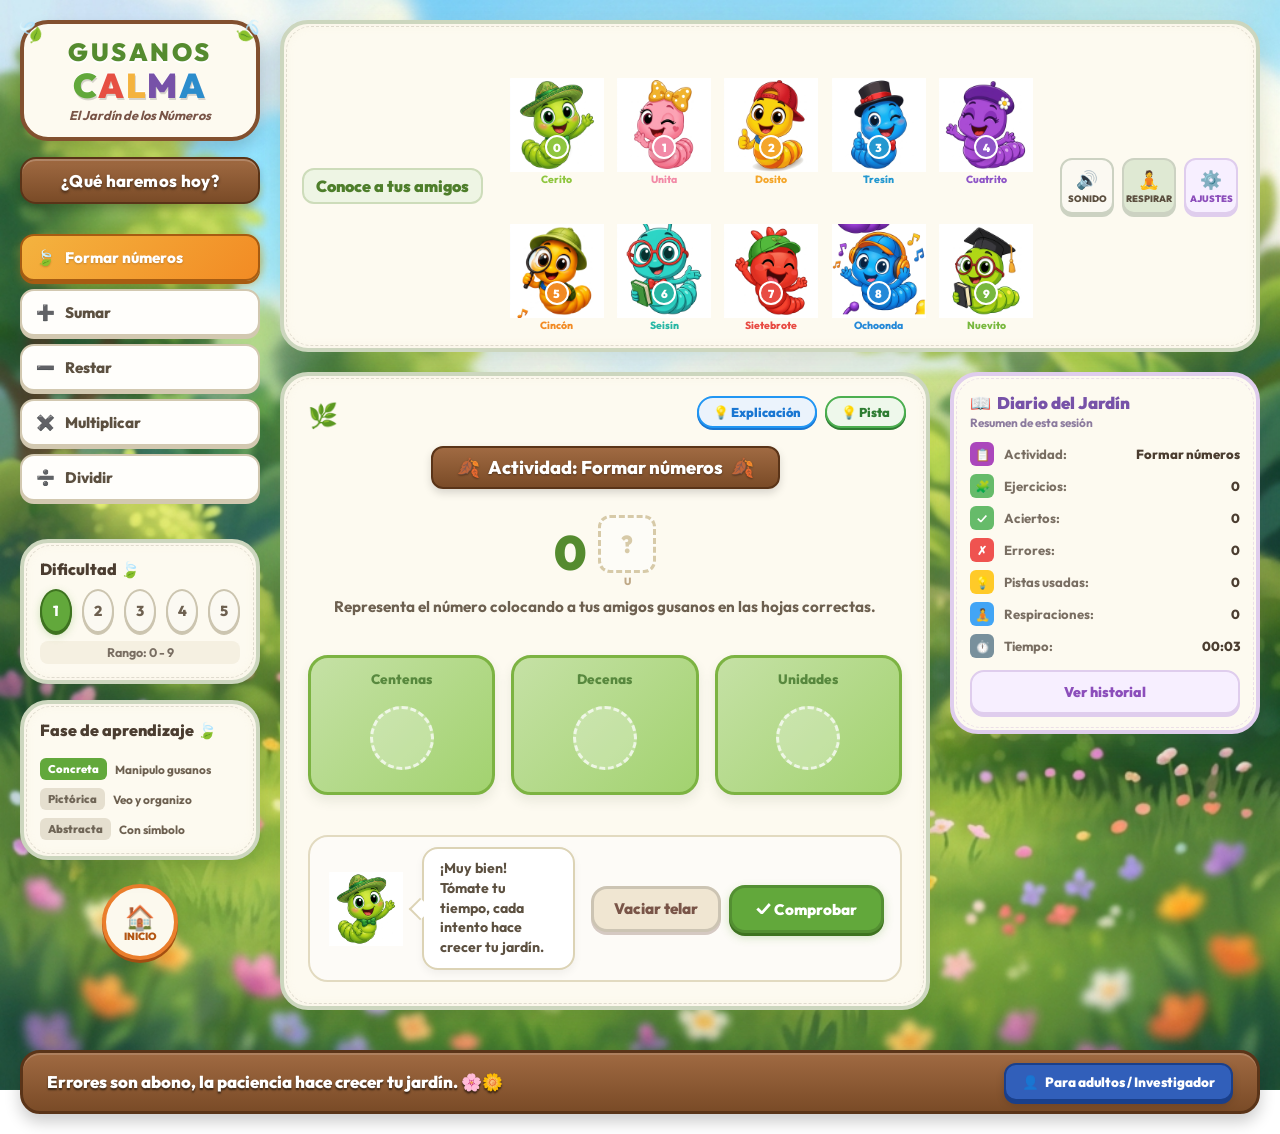
==== commit bb6c58b2: "Initial commit - Clean and animated Gusanos Calma math game" ====
--- a/index.html
+++ b/index.html
@@ -117,23 +117,11 @@
   --panel:#fffdf8; --panel2:#f4f8e9; --gold:#f4b33f; --ink:#40372f;
   --purple:#7752a8; --orange:#f28b24; --red:#e65043; --blue:#2c8dcc;
 }
-html{background:#dce8c9;}
+html{background:#aee5f6;}
 body{
   min-height:100vh;
-  background:
-    radial-gradient(circle at 10% 12%,rgba(255,255,255,.55),transparent 24%),
-    radial-gradient(circle at 90% 18%,rgba(133,183,78,.25),transparent 26%),
-    radial-gradient(circle at 30% 92%,rgba(255,222,143,.24),transparent 24%),
-    linear-gradient(135deg,#dce9c9 0%,#f8f3df 45%,#d5e4c1 100%);
   color:var(--ink);
 }
-body:before,body:after{
-  content:"";position:fixed;z-index:-1;pointer-events:none;opacity:.22;
-  width:280px;height:280px;border-radius:50%;
-  background:radial-gradient(circle,#6da647 0 5%,transparent 6% 18%,#8dbd59 19% 23%,transparent 24% 100%);
-  filter:blur(1px);
-}
-body:before{left:-120px;top:80px} body:after{right:-130px;bottom:30px;transform:rotate(35deg)}
 .app{
   max-width:1480px;
   padding:18px 22px 28px;
@@ -160,7 +148,7 @@
 .app>nav:before{content:"🌱  ¿Qué haremos hoy?";display:block;color:#fff;font-size:1.08rem;font-weight:900;background:#4e7f35;border-radius:16px;padding:10px 12px;text-align:center;margin-bottom:3px}
 .app>nav .mode-btn{width:100%;text-align:left;background:#fffdf7;border:1px solid #e0d7c4;border-radius:14px;padding:11px 12px;font-weight:750;box-shadow:0 2px 6px rgba(70,60,40,.05)}
 .app>nav .mode-btn:before{margin-right:9px;font-size:1.1em}
-.app>nav .mode-btn[data-mode="numeros"]:before{content:"🔢"}.app>nav .mode-btn[data-mode="suma"]:before{content:"➕"}.app>nav .mode-btn[data-mode="resta"]:before{content:"➖"}.app>nav .mode-btn[data-mode="multiplica"]:before{content:"✖️"}.app>nav .mode-btn[data-mode="divide"]:before{content:"➗"}
+.app>nav .mode-btn[data-mode="numeros"]:before{content:"🔢"}.app>nav .mode-btn[data-mode="suma"]:before{content:"➕"}.app>nav .mode-btn[data-mode="resta"]:before{content:"➖"}.app>nav .mode-btn[data-mode="multiplica"]:before{content:"✖️"}.app>nav .mode-btn[data-mode="divide"]:before{content:"➗"}.app>nav .mode-btn[data-mode="escribe"]:before{content:"✍️"}
 .app>nav .mode-btn.active{background:linear-gradient(135deg,#ffbd35,#ef8d0e);color:#fff;border-color:#dc870d;box-shadow:0 5px 12px rgba(220,135,13,.25)}
 .app>nav #breathBtn,.app>nav #muteBtn{width:100%;border-radius:14px;background:#e8f1dc;font-weight:700}
 #gameArea{
@@ -251,91 +239,539 @@
   .worm-btn:after{font-size:.66rem}.companion-items{gap:5px}.companion-chip img{height:72px!important}
 }
 </style>
+
+<style id="mobile-responsive-v5">
+/* ==========================================================
+   V5 · RESPONSIVE MÓVIL / TABLET
+   Optimizado para 320px–820px, tacto y orientación vertical.
+   ========================================================== */
+html, body { width:100%; max-width:100%; overflow-x:hidden; }
+body { -webkit-tap-highlight-color: transparent; }
+button, .worm-btn, .companion-chip, .leaf { touch-action: manipulation; }
+button { min-height:44px; }
+
+/* Evita que textos, ecuaciones o imágenes fuerzen el ancho de pantalla */
+img, svg, canvas, video { max-width:100%; }
+#taskCard, #sidebar, #wormPad, #adultCard, #visualArea,
+.place-value, .groups-equation, .groups, .rows, .companion-panel,
+.pilot-bar, .companion-family { min-width:0; max-width:100%; }
+#taskPrompt, #message, .visual-note, .concept-note, .small-note,
+.character-note, .roster-tip { overflow-wrap:anywhere; }
+
+/* Tablets */
+@media (max-width:820px){
+  .app{
+    width:100%;
+    max-width:100%;
+    padding:10px;
+    gap:10px;
+  }
+  .app>header{
+    padding:14px;
+    border-radius:22px;
+  }
+  header h1{font-size:clamp(1.55rem,6vw,2rem);}
+  header p{font-size:.94rem;line-height:1.42;margin-bottom:8px;}
+  .pilot-bar{
+    display:grid;
+    grid-template-columns:1fr auto;
+    gap:7px;
+    align-items:center;
+    padding:9px;
+  }
+  .pilot-bar #adultBtn{grid-column:1/-1;width:100%;margin:0;}
+
+  .app>nav{
+    position:static;
+    width:100%;
+    display:grid;
+    grid-template-columns:repeat(2,minmax(0,1fr));
+    gap:7px;
+    padding:9px;
+    border-radius:20px;
+  }
+  .app>nav:before{grid-column:1/-1;font-size:.95rem;padding:8px 10px;}
+  .app>nav .mode-btn,
+  .app>nav #breathBtn,
+  .app>nav #muteBtn{
+    width:100%;
+    min-width:0;
+    min-height:46px;
+    padding:10px 8px;
+    font-size:.9rem;
+    text-align:center;
+    white-space:normal;
+  }
+  .app>nav .mode-btn:before{margin-right:4px;}
+
+  #gameArea{
+    display:flex;
+    flex-direction:column;
+    width:100%;
+    gap:10px;
+  }
+  #taskCard, #sidebar, #wormPad{
+    width:100%;
+    padding:14px;
+    border-radius:22px;
+  }
+  #taskCard{order:1;}
+  #sidebar{order:2;}
+
+  #stageBadge{font-size:.78rem;}
+  #taskPrompt{
+    font-size:clamp(1.25rem,6vw,1.65rem);
+    margin-bottom:10px;
+  }
+  #visualArea{padding:10px;margin:10px 0;}
+  .visual-note{font-size:.9rem;padding:10px;}
+  .op{font-size:clamp(1.7rem,8vw,2.2rem);padding:0 2px;}
+
+  /* Telar de centenas/decenas/unidades: tres columnas compactas */
+  .place-value{
+    grid-template-columns:repeat(3,minmax(0,1fr));
+    gap:6px;
+    margin:8px 0 12px;
+  }
+  .leaf{
+    min-width:0;
+    min-height:108px;
+    padding:7px 4px;
+    border-radius:16px;
+  }
+  .place-label{font-size:.72rem;}
+  .leaf-drop{min-height:82px;}
+  .empty-slot{width:54px;height:54px;max-width:70%;}
+
+  #controls{
+    display:grid;
+    grid-template-columns:1fr 1fr;
+    gap:7px;
+  }
+  #controls button{width:100%;min-height:48px;padding:9px 7px;font-size:.9rem;}
+  #check{grid-column:1/-1;}
+
+  #calmPanel{padding:12px;margin-top:12px;}
+  #calmPanel button{width:100%;margin:0 0 7px;}
+
+  /* Panel de métricas */
+  #sidebar h2{font-size:1.15rem;}
+  #stats{grid-template-columns:repeat(2,minmax(0,1fr));}
+  .metric-card{min-width:0;padding:8px;font-size:.82rem;}
+  .metric-card strong{font-size:1rem;}
+  .mini-grid{grid-template-columns:1fr 1fr;}
+
+  /* Personajes: 5 + 5, sin marcos rectangulares */
+  #wormPad{margin-top:0;}
+  .roster-heading{gap:8px;}
+  .roster-heading h2{font-size:1.15rem;}
+  .eyebrow{font-size:.65rem;}
+  .character-note{font-size:.82rem;line-height:1.35;}
+  .roster-tip{font-size:.75rem;width:100%;text-align:center;padding:7px 9px;}
+  #worms{
+    width:100%;
+    display:grid;
+    grid-template-columns:repeat(5,minmax(0,1fr));
+    gap:2px;
+    padding:6px 0 2px;
+  }
+  .worm-btn{
+    min-width:0;
+    width:100%;
+    min-height:105px;
+    padding:2px 0 0;
+  }
+  .worm-btn .worm-art{
+    width:auto!important;
+    height:auto!important;
+    max-width:72px!important;
+    max-height:76px!important;
+  }
+  .worm-btn:before{
+    width:24px;height:24px;
+    font-size:.7rem;
+    bottom:22px;
+    border-width:2px;
+  }
+  .worm-btn:after{font-size:.62rem;line-height:1.05;}
+  .worm-trait{display:none!important;}
+
+  /* Compañeros: una familia por fila y personajes centrados */
+  .companion-panel{padding:10px;margin-top:9px;}
+  .companion-heading{align-items:flex-start;flex-direction:column;gap:3px;}
+  .companion-heading strong{font-size:.9rem;}
+  .companion-heading .small-note{font-size:.75rem;margin:0;}
+  .companion-row{grid-template-columns:1fr;gap:8px;}
+  .companion-family{
+    min-height:88px;
+    justify-content:center;
+    padding:5px 7px;
+    gap:7px;
+  }
+  .family-title{font-size:.76rem;min-width:58px;}
+  .companion-items{gap:4px;}
+  .companion-chip{min-width:66px;}
+  .companion-chip img{height:68px!important;max-width:82px;}
+  .companion-chip span{font-size:.64rem;}
+
+  /* Modal de adulto usable con teclado y pulgar */
+  #adultPanel{padding:8px;align-items:flex-start;overflow:auto;}
+  #adultCard{
+    width:100%;
+    max-width:680px;
+    max-height:none;
+    margin:8px auto;
+    padding:16px;
+    border-radius:20px;
+  }
+  #adultCard input,#adultCard select{min-height:46px;font-size:16px;}
+  .adult-actions{display:grid;grid-template-columns:1fr;gap:7px;}
+  .adult-actions button{width:100%;min-height:46px;}
+
+  /* Respiración */
+  #breathOverlay{padding:18px;gap:18px;}
+  #breathCircle{width:min(42vw,150px);height:min(42vw,150px);}
+  #breathText{font-size:clamp(1.4rem,7vw,1.9rem);}
+}
+
+/* Teléfonos pequeños */
+@media (max-width:430px){
+  .app{padding:7px;}
+  .app>header{padding:12px;border-radius:19px;}
+  header p{font-size:.88rem;}
+  .pilot-bar{grid-template-columns:1fr;}
+  .pilot-bar .badge-soft{justify-self:start;}
+
+  .app>nav{grid-template-columns:1fr 1fr;padding:7px;border-radius:18px;}
+  .app>nav:before{font-size:.88rem;}
+  .app>nav .mode-btn,
+  .app>nav #breathBtn,
+  .app>nav #muteBtn{font-size:.82rem;padding:9px 5px;min-height:44px;}
+
+  #taskCard,#sidebar,#wormPad{padding:11px;border-radius:19px;}
+  #taskPrompt{font-size:1.22rem;}
+  #visualArea{padding:8px;}
+  .place-value{gap:4px;}
+  .leaf{min-height:98px;padding:5px 2px;}
+  .leaf-drop{min-height:70px;}
+  .empty-slot{width:46px;height:46px;}
+  .worm-token{width:34px;height:38px;}
+  .group{min-height:50px;padding:4px;}
+  .groups-equation{gap:3px;}
+  #controls{grid-template-columns:1fr;}
+  #check{grid-column:auto;}
+
+  #worms{grid-template-columns:repeat(5,minmax(0,1fr));}
+  .worm-btn{min-height:91px;}
+  .worm-btn .worm-art{max-width:58px!important;max-height:62px!important;}
+  .worm-btn:before{width:21px;height:21px;font-size:.62rem;bottom:19px;}
+  .worm-btn:after{font-size:.55rem;}
+
+  .companion-family{min-height:78px;}
+  .companion-chip img{height:58px!important;max-width:70px;}
+  .companion-chip span{font-size:.58rem;}
+
+  #stats{grid-template-columns:1fr 1fr;}
+  .mini-grid{grid-template-columns:1fr;}
+}
+
+/* Teléfonos muy estrechos: 4 columnas mejora el tamaño de los personajes */
+@media (max-width:340px){
+  #worms{grid-template-columns:repeat(4,minmax(0,1fr));row-gap:4px;}
+  .worm-btn .worm-art{max-width:64px!important;max-height:68px!important;}
+  .worm-btn{min-height:96px;}
+  .worm-btn:after{font-size:.58rem;}
+  .place-value{grid-template-columns:1fr;}
+  .leaf{min-height:82px;}
+  .leaf-drop{min-height:58px;}
+  .empty-slot{width:42px;height:42px;}
+}
+
+/* Orientación horizontal en móviles: aprovecha el ancho sin crear scroll */
+@media (max-width:820px) and (orientation:landscape){
+  .app>header{padding:10px 14px;}
+  header p{max-width:none;margin:4px 0 7px;}
+  .app>nav{grid-template-columns:repeat(4,minmax(0,1fr));}
+  .app>nav:before{grid-column:1/-1;}
+  #gameArea{flex-direction:row;align-items:flex-start;}
+  #taskCard{flex:1 1 auto;min-width:0;}
+  #sidebar{flex:0 0 230px;}
+  #worms{grid-template-columns:repeat(10,minmax(0,1fr));}
+  .worm-btn{min-height:90px;}
+  .worm-btn .worm-art{max-height:60px!important;}
+  .companion-row{grid-template-columns:1fr 1fr;}
+}
+
+/* Dispositivos táctiles: estados claros sin depender de hover */
+@media (hover:none){
+  .worm-btn:hover .worm-art{transform:none;filter:drop-shadow(0 8px 6px rgba(55,70,35,.17));}
+  .companion-chip:hover img{transform:none;}
+  button:hover{transform:none;}
+}
+</style>
+<link rel="stylesheet" href="assets/ui/garden-v6.css">
 </head>
 <body>
 <main class="app">
-  <header>
-    <h1>🐛 Gusanos Calma</h1>
-    <p>Un jardín tranquilo para aprender matemáticas sin prisa. Arrastra un gusano hasta una hoja del telar, o tócalo para elegirlo y luego toca la hoja. Cada personaje tiene su propia personalidad, color y accesorio. Para aprender matemáticas, contamos siempre con el mismo tipo de objeto: gusanos.</p>
-    <div class="pilot-bar" aria-live="polite">
-      <span>🌱 <strong>Progreso:</strong> <span id="difficultyLabel">Nivel 1</span></span>
-      <span class="badge-soft" id="sessionLabel">Sesión de práctica</span>
-      <button id="adultBtn" type="button">👩‍🏫 Registro del piloto</button>
+  <!-- 1. LEFT SIDEBAR -->
+  <aside id="left-sidebar">
+    <!-- Logotipo Madera -->
+    <div id="logo-wood" class="logo-card">
+      <div class="logo-title-gusanos">GUSANOS</div>
+      <div class="logo-title-calma">
+        <span style="color:#62a83b;">C</span><span style="color:#e65043;">A</span><span style="color:#f4b33f;">L</span><span style="color:#7752a8;">M</span><span style="color:#2c8dcc;">A</span>
+      </div>
+      <div class="logo-subtitle">El Jardín de los Números</div>
+      <div class="decor-leaf tl">🍃</div>
+      <div class="decor-leaf tr">🍃</div>
     </div>
-  </header>
-
-  <nav>
-    <button class="mode-btn active" data-mode="numeros">Formar números</button>
-    <button class="mode-btn" data-mode="suma">Suma</button>
-    <button class="mode-btn" data-mode="resta">Resta</button>
-    <button class="mode-btn" data-mode="multiplica">Multiplicación</button>
-    <button class="mode-btn" data-mode="divide">División</button>
-    <button id="breathBtn">Respirar</button>
-    <button id="muteBtn" aria-label="Activar o silenciar sonidos">🔊 Sonido</button>
-  </nav>
-
-  <section id="gameArea">
-    <section id="taskCard">
-      <div id="stageBadge" class="stage-badge">🌿 Fase pictórica</div>
-      <div id="taskPrompt">Forma un número.</div>
-      <div id="visualArea"></div>
-      <div class="place-value">
+
+    <!-- Menú Actividades -->
+    <div class="menu-header">¿Qué haremos hoy?</div>
+    <nav id="sidebar-nav">
+      <button class="mode-btn active" data-mode="numeros">Formar números</button>
+      <button class="mode-btn" data-mode="suma">Sumar</button>
+      <button class="mode-btn" data-mode="resta">Restar</button>
+      <button class="mode-btn" data-mode="multiplica">Multiplicar</button>
+      <button class="mode-btn" data-mode="divide">Dividir</button>
+      <button class="mode-btn" data-mode="escribe" style="display:none;">Escribe y forma</button>
+    </nav>
+
+    <!-- Selector de Dificultad -->
+    <div class="difficulty-panel card">
+      <div class="panel-title-leaf">Dificultad 🍃</div>
+      <div class="difficulty-circles">
+        <button type="button" class="diff-circle" data-level="1">1</button>
+        <button type="button" class="diff-circle active" data-level="2">2</button>
+        <button type="button" class="diff-circle" data-level="3">3</button>
+        <button type="button" class="diff-circle" data-level="4">4</button>
+        <button type="button" class="diff-circle" data-level="5">5</button>
+      </div>
+      <div class="difficulty-range" id="difficultyRangeLabel">Rango: 0 - 20</div>
+    </div>
+
+    <!-- Selector de Fase de Aprendizaje -->
+    <div class="learning-phase-panel card">
+      <div class="panel-title-leaf">Fase de aprendizaje 🍃</div>
+      <div class="phase-item" data-phase="concreta">
+        <span class="phase-badge active">Concreta</span>
+        <span class="phase-text">Manipulo gusanos</span>
+      </div>
+      <div class="phase-item" data-phase="pictorica">
+        <span class="phase-badge">Pictórica</span>
+        <span class="phase-text">Veo y organizo</span>
+      </div>
+      <div class="phase-item" data-phase="abstracta">
+        <span class="phase-badge">Abstracta</span>
+        <span class="phase-text">Con símbolo</span>
+      </div>
+    </div>
+
+    <!-- Botón Inicio -->
+    <button id="homeBtn" class="home-circle-btn" type="button" onclick="location.reload();">
+      <span class="home-icon">🏠</span>
+      <span class="home-text">Inicio</span>
+    </button>
+  </aside>
+
+  <!-- 2. TOP PANEL (ROSTER) -->
+  <section id="top-roster-panel" class="card">
+    <div class="roster-bubble-header">Conoce a tus amigos</div>
+    <div id="worms" aria-label="Personajes del jardín"></div>
+    <div class="top-controls">
+      <button id="muteBtn" class="top-btn" aria-label="Sonido">🔊<span>Sonido</span></button>
+      <button id="breathBtn" class="top-btn">🧘<span>Respirar</span></button>
+      <button id="settingsBtn" class="top-btn purple-btn">⚙️<span>Ajustes</span></button>
+    </div>
+  </section>
+
+  <!-- 3. CENTRAL WORKSPACE -->
+  <section id="taskCard" class="card">
+    <div class="activity-wooden-header">
+      <span id="activityTitleText">Actividad: Resta</span>
+    </div>
+    
+    <div class="workspace-header-buttons">
+      <button id="explainBtn" class="explain-btn">💡 Explicación</button>
+      <button id="hintBtn" class="hint-btn">💡 Pista <span id="hintBadge" class="hint-badge" style="display:none;">0</span></button>
+    </div>
+
+    <!-- Equation area -->
+    <div class="equation-container">
+      <div id="equationText" class="equation-row">
+        <!-- Will be populated dynamically by JS: e.g. 6 - 2 = [?] -->
+      </div>
+      <div id="taskPrompt" style="display:none;"></div> <!-- Keep hidden internally -->
+      <div id="taskInstructions" class="task-instructions">Quita 2 gusanos del grupo de 6. Arrastra 2 gusanos a la compostera.</div>
+    </div>
+
+    <!-- Interactive area -->
+    <div id="interactiveArea">
+      <!-- 3.1. Place-value telar (For numbers/free mode) -->
+      <div class="place-value" id="placeValueTelar">
         <div class="leaf" data-slot="h"><span class="place-label">Centenas</span><div class="leaf-drop"></div></div>
         <div class="leaf" data-slot="t"><span class="place-label">Decenas</span><div class="leaf-drop"></div></div>
         <div class="leaf" data-slot="u"><span class="place-label">Unidades</span><div class="leaf-drop"></div></div>
       </div>
-      <div id="controls">
-        <button id="clear">Vaciar telar</button>
-        <button id="check">Comprobar</button>
-        <button id="continueBtn" hidden>Continuar con calma</button>
-      </div>
-      <div id="message"></div>
-      <div id="calmPanel" hidden>
-        <p>Este problema pidió un poco más de paciencia. Podemos respirar, mirar una pista o intentar otra vez.</p>
-        <button id="calmBreath">Respirar</button>
-        <button id="calmHint">Ver pista</button>
-        <button id="calmTry">Seguir intentando</button>
-      </div>
-    </section>
-
-    <aside id="sidebar">
-      <h2>Jardín de la Calma</h2>
-      <div id="stats"></div>
-      <div id="progressBox">
-        <div><strong>Dominio de esta operación</strong></div>
-        <div class="progress-line"><div id="masteryFill" class="progress-fill"></div></div>
-        <div id="masteryText" class="small-note">Aún estamos observando cómo aprendes.</div>
-      </div>
-      <div class="mini-grid">
-        <div class="metric-card">Primer intento<strong id="firstTryMetric">0%</strong></div>
-        <div class="metric-card">Reintentos<strong id="retryMetric">0</strong></div>
-      </div>
-      <div id="plants"></div>
-      <div id="compostPlants"></div>
-      <div class="small-note">Cada semilla aparece con un intento comprendido. Cada hoja seca recuerda que equivocarse también alimenta el aprendizaje.</div>
-      <div id="diaryBox" class="concept-note">🌼 <strong>Diario del jardín:</strong> todavía no hay una sesión registrada.</div>
-    </aside>
-  </section>
-
-  <section id="wormPad">
-    <div class="roster-heading">
-      <div>
-        <span class="eyebrow">🌿 CONOCE A TUS AMIGOS</span>
-        <h2>Los 10 personajes del jardín</h2>
-        <p class="character-note">Cada número tiene un personaje diferente: cambia el color, la forma, el tamaño y el accesorio. Para las actividades matemáticas usamos siempre <strong>gusanos iguales</strong>.</p>
-      </div>
-      <div class="roster-tip">💡 Toca o arrastra un personaje para comenzar.</div>
+
+      <!-- 3.2. Concrete operations area (For Sum/Resta/etc.) -->
+      <div id="concreteOpsArea" style="display:none;">
+        <div class="concrete-workspace-grid">
+          <!-- Leaf container on the left -->
+          <div class="concrete-leaf-container">
+            <div class="concrete-leaf-graphic">
+              <!-- Background leaf shape in CSS -->
+              <div id="concreteLeafWorms" class="concrete-leaf-worms">
+                <!-- Draggable plain worms -->
+              </div>
+            </div>
+          </div>
+          <!-- Arrow pointing to right -->
+          <div class="concrete-arrow-container">
+            <svg class="green-arrow-svg" viewBox="0 0 100 50">
+              <path d="M10 40 Q50 10 90 25" fill="none" stroke="#2e7532" stroke-width="6" stroke-linecap="round" />
+              <polygon points="90,25 80,18 82,30" fill="#2e7532" />
+            </svg>
+          </div>
+          <!-- Compostera on the right -->
+          <div class="concrete-compostera-container">
+            <div class="concrete-compostera-barrel">
+              <div id="composteraSlots" class="compostera-slots">
+                <!-- Dashed slots -->
+              </div>
+              <div class="compostera-label">
+                <strong>Compostera</strong>
+                <span>Mis errores me ayudan a crecer 🍃</span>
+              </div>
+            </div>
+          </div>
+        </div>
+      </div>
     </div>
-    <div id="worms" aria-label="Personajes del jardín"></div>
-
-    <div class="companion-panel">
-      <div class="companion-heading">
-        <div><span class="eyebrow">🐛 AMIGOS DEL JARDÍN</span><strong>Milpiés y ciempiés</strong></div>
-        <span class="small-note">Familias diferentes que visitan el jardín.</span>
-      </div>
-      <div id="companions" class="companion-row" aria-label="Amigos que visitan el jardín"></div>
+
+    <!-- Speech bubble character at bottom left -->
+    <div class="workspace-feedback-row">
+      <div class="feedback-character-avatar">
+        <img id="feedbackAvatar" src="assets/characters/cuatrito.png" alt="Personaje">
+      </div>
+      <div class="feedback-speech-bubble">
+        <p id="messageText">¡Muy bien! Tómate tu tiempo, cada intento hace crecer tu jardín.</p>
+      </div>
+      <!-- Right actions -->
+      <div class="feedback-actions">
+        <button id="clear" class="btn-clear">Vaciar telar</button>
+        <button id="calmTry" class="btn-retry" style="display:none;">Intentar otra vez</button>
+        <button id="continueBtn" class="btn-continue" hidden>Continuar con calma</button>
+        <button id="check" class="btn-check">Comprobar</button>
+      </div>
+    </div>
+
+    <!-- Hidden native elements to keep standard code running -->
+    <div id="visualArea" style="display:none;"></div>
+    <div id="stageBadge" style="display:none;"></div>
+    <div id="difficultyLabel" style="display:none;"></div>
+    <div id="sessionLabel" style="display:none;"></div>
+    <div id="message" style="display:none;"></div>
+    <div id="calmPanel" style="display:none;">
+      <button id="calmBreath" style="display:none;"></button>
+      <button id="calmHint" style="display:none;"></button>
+      <button id="calmTry" style="display:none;"></button>
     </div>
   </section>
+
+  <!-- 4. RIGHT SIDEBAR -->
+  <aside id="right-sidebar">
+    <!-- Mi Jardín -->
+    <div class="garden-panel card" style="display:none;">
+      <div class="panel-title-leaf">Mi Jardín 🍃</div>
+      <div class="garden-pot-display">
+        <!-- Garden beds and pots visually matching the photo -->
+        <div class="garden-pot">
+          <div class="garden-flower">
+            <span id="seedsFlowerCount" class="flower-center-number">18</span>
+          </div>
+        </div>
+      </div>
+      <div class="garden-info-row">
+        <span>Semillas</span>
+        <span class="seeds-count-badge">🌱 <span id="seedsCountValue">18</span></span>
+      </div>
+      <button id="viewGardenBtn" class="garden-action-btn">Ver jardín</button>
+      
+      <!-- Tiny plants and compost list from standard code (for compatibility, hidden or small) -->
+      <div id="plants" style="display:none;"></div>
+      <div id="compostPlants" style="display:none;"></div>
+    </div>
+
+    <!-- Diario del Jardín -->
+    <div class="diary-panel card">
+      <div class="diary-header">
+        <span class="diary-icon">📖</span> Diario del Jardín
+      </div>
+      <div class="diary-subheader">Resumen de esta sesión</div>
+      
+      <div class="diary-stats-list">
+        <div class="diary-stat-item">
+          <span class="stat-icon purple-bg">📋</span>
+          <span class="stat-label">Actividad:</span>
+          <strong id="statActivity" class="stat-value">Restar</strong>
+        </div>
+        <div class="diary-stat-item">
+          <span class="stat-icon green-bg">🧩</span>
+          <span class="stat-label">Ejercicios:</span>
+          <strong id="statExercises" class="stat-value">6</strong>
+        </div>
+        <div class="diary-stat-item">
+          <span class="stat-icon green-bg">✓</span>
+          <span class="stat-label">Aciertos:</span>
+          <strong id="statCorrect" class="stat-value">4</strong>
+        </div>
+        <div class="diary-stat-item">
+          <span class="stat-icon red-bg">✗</span>
+          <span class="stat-label">Errores:</span>
+          <strong id="statErrors" class="stat-value">2</strong>
+        </div>
+        <div class="diary-stat-item">
+          <span class="stat-icon yellow-bg">💡</span>
+          <span class="stat-label">Pistas usadas:</span>
+          <strong id="statHints" class="stat-value">2</strong>
+        </div>
+        <div class="diary-stat-item">
+          <span class="stat-icon blue-bg">🧘</span>
+          <span class="stat-label">Respiraciones:</span>
+          <strong id="statBreaths" class="stat-value">1</strong>
+        </div>
+        <div class="diary-stat-item">
+          <span class="stat-icon clock-bg">⏱️</span>
+          <span class="stat-label">Tiempo:</span>
+          <strong id="statTime" class="stat-value">03:25</strong>
+        </div>
+      </div>
+      
+      <button id="viewHistoryBtn" class="diary-action-btn">Ver historial</button>
+      <div id="stats" style="display:none;"></div>
+      <div id="progressBox" style="display:none;">
+        <div id="masteryFill" style="display:none;"></div>
+        <div id="masteryText" style="display:none;"></div>
+        <div id="firstTryMetric" style="display:none;"></div>
+        <div id="retryMetric" style="display:none;"></div>
+      </div>
+      <div id="diaryBox" style="display:none;"></div>
+    </div>
+  </aside>
+
+  <!-- Hidden native container for compatibility -->
+  <div id="companions" style="display:none;"></div>
+
+  <!-- 6. BOTTOM WOODEN BAR -->
+  <footer id="bottom-wood-banner">
+    <div class="banner-wood-plate">
+      <span>Errores son abono, la paciencia hace crecer tu jardín. 🌸🌼</span>
+    </div>
+    <button id="adultBtn" class="adult-investigator-btn" type="button">
+      <span class="btn-user-icon">👤</span> Para adultos / Investigador
+    </button>
+  </footer>
 </main>
 
 <div id="adultPanel" hidden>
@@ -360,6 +796,25 @@
   </div>
 </div>
 
+<!-- Garden Modal Overlay -->
+<div id="gardenModal" class="adult-panel-overlay" hidden>
+  <div class="garden-modal-card">
+    <h2 style="margin-top:0; color:#2e7d32; font-family:'Outfit', sans-serif; font-weight:900;">🌿 Mi Jardín de Flores y Hojas 🍂</h2>
+    <p style="color:#5c5040; font-weight:700;">Cada acierto planta una flor, cada error alimenta la compostera.</p>
+    <div class="garden-modal-content">
+      <div class="garden-modal-section">
+        <h3 style="color:#388e3c; margin-top:0; font-weight:800;">Flores Cultivadas 🌼</h3>
+        <div id="modalPlants" class="modal-garden-grid"></div>
+      </div>
+      <div class="garden-modal-section">
+        <h3 style="color:#a1887f; margin-top:0; font-weight:800;">Hojas de Abono 🍂</h3>
+        <div id="modalCompost" class="modal-garden-grid"></div>
+      </div>
+    </div>
+    <button id="closeGardenModal" class="btn-close-modal" type="button">Volver al juego</button>
+  </div>
+</div>
+
 <div id="dragGhost" hidden></div>
 <div id="breathOverlay" hidden>
   <div id="breathCircle"></div>
@@ -369,8 +824,29 @@
 
 <script>
 /* ================= DATOS DE LOS GUSANOS ================= */
-const IMG_WORMS = ["[data-uri]","[data-uri]","[data-uri]","[data-uri]","[data-uri]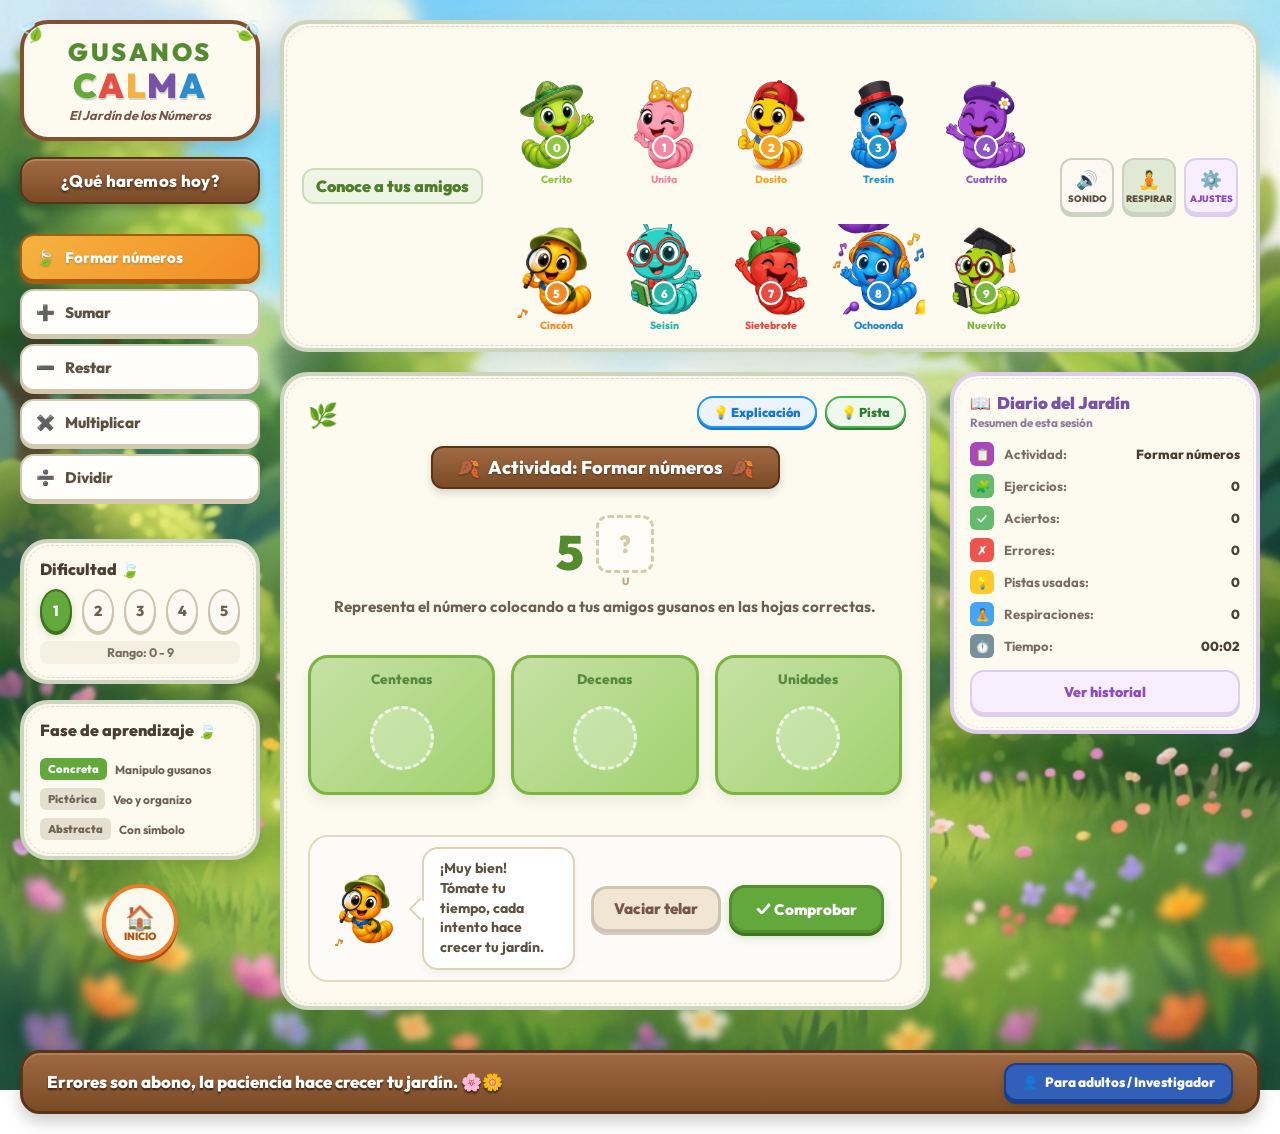
==== commit b6a7dca0: "Show pure numbers only on the leaf and compostera for all operations and values to prevent overflow" ====
--- a/index.html
+++ b/index.html
@@ -1243,101 +1243,46 @@
     safeSetHtml(els.taskInstructions, `Reparte ${state.a} gusanos en ${state.b} grupos por igual.`);
   }
 
-  const isLargeCount = state.a > 100;
   const leafWormsCount = state.mode === 'resta' ? (state.a - concreteComposted) : state.a;
 
-  if (isLargeCount) {
-    // 1. Render single clean mini worm count indicator on the leaf
-    leafWormsBox.innerHTML = `
-      <div class="concrete-summary-box" style="cursor:pointer;">
-        <span class="summary-count">${leafWormsCount}</span>
+  // 1. Render single clean badge showing only the number on the leaf
+  leafWormsBox.innerHTML = `
+    <div class="concrete-summary-box" style="cursor:pointer;">
+      <span class="summary-count">${leafWormsCount}</span>
+    </div>
+  `;
+
+  // 2. Render single compost badge showing the ratio in the compostera
+  let composteraHtml = '';
+  if (state.mode === 'resta') {
+    composteraHtml = `
+      <div class="concrete-summary-box compost" style="cursor:pointer;">
+        <span class="summary-count">${concreteComposted} / ${state.b}</span>
       </div>
     `;
-
-    // 2. Render single compost count indicator in the compostera
-    let composteraHtml = '';
-    if (state.mode === 'resta') {
-      composteraHtml = `
-        <div class="concrete-summary-box compost" style="cursor:pointer;">
-          <span class="summary-count">${concreteComposted} / ${state.b}</span>
-        </div>
-      `;
-    }
-    composteraSlotsBox.innerHTML = composteraHtml;
-
-    // Click interactions for summary boxes in subtraction mode
-    const leafSummary = leafWormsBox.querySelector('.concrete-summary-box');
-    if (leafSummary) {
-      leafSummary.addEventListener('click', () => {
-        if (state.mode === 'resta' && concreteComposted < state.b) {
-          concreteComposted++;
-          sndPlace(0);
-          setupConcreteWorkspace();
-        }
-      });
-    }
-
-    const compostSummary = composteraSlotsBox.querySelector('.concrete-summary-box.compost');
-    if (compostSummary) {
-      compostSummary.addEventListener('click', () => {
-        if (state.mode === 'resta' && concreteComposted > 0) {
-          concreteComposted--;
-          sndSoft();
-          setupConcreteWorkspace();
-        }
-      });
-    }
-
-  } else {
-    // Determine worm scaling size for standard view
-    let wormSize = 44;
-    if (state.a > 50) {
-      wormSize = 20;
-    } else if (state.a > 20) {
-      wormSize = 30;
-    }
-
-    // Render plain worms on the leaf
-    let leafWormsHtml = '';
-    const leafWormsCountCapped = Math.min(100, leafWormsCount);
-    for (let i = 0; i < leafWormsCountCapped; i++) {
-      leafWormsHtml += `<div class="plain-worm" data-index="${i}" style="width:${wormSize}px; height:${wormSize}px;"><img src="${WORMS[0].img}" alt="gusano" class="worm-art" style="width:100%; height:auto;"></div>`;
-    }
-    leafWormsBox.innerHTML = leafWormsHtml;
-
-    // Render slots in the compostera
-    let composteraHtml = '';
-    if (state.mode === 'resta') {
-      const composteraCount = Math.min(100, state.b);
-      for (let i = 0; i < composteraCount; i++) {
-        if (i < concreteComposted) {
-          composteraHtml += `<div class="compostera-slot filled" data-index="${i}" style="width:${wormSize}px; height:${wormSize}px;"><img src="${WORMS[0].img}" alt="gusano" class="worm-art" style="width:100%; height:auto;"></div>`;
-        } else {
-          composteraHtml += `<div class="compostera-slot empty" data-index="${i}" style="width:${wormSize}px; height:${wormSize}px;"></div>`;
-        }
+  }
+  composteraSlotsBox.innerHTML = composteraHtml;
+
+  // Click interactions for summary boxes in subtraction mode
+  const leafSummary = leafWormsBox.querySelector('.concrete-summary-box');
+  if (leafSummary) {
+    leafSummary.addEventListener('click', () => {
+      if (state.mode === 'resta' && concreteComposted < state.b) {
+        concreteComposted++;
+        sndPlace(0);
+        setupConcreteWorkspace();
       }
-    }
-    composteraSlotsBox.innerHTML = composteraHtml;
-
-    // Click interaction for concrete worms grid
-    leafWormsBox.querySelectorAll('.plain-worm').forEach(worm => {
-      worm.addEventListener('click', () => {
-        if (state.mode === 'resta' && concreteComposted < state.b) {
-          concreteComposted++;
-          sndPlace(0);
-          setupConcreteWorkspace();
-        }
-      });
     });
-
-    composteraSlotsBox.querySelectorAll('.compostera-slot.filled').forEach(worm => {
-      worm.addEventListener('click', () => {
-        if (state.mode === 'resta' && concreteComposted > 0) {
-          concreteComposted--;
-          sndSoft();
-          setupConcreteWorkspace();
-        }
-      });
+  }
+
+  const compostSummary = composteraSlotsBox.querySelector('.concrete-summary-box.compost');
+  if (compostSummary) {
+    compostSummary.addEventListener('click', () => {
+      if (state.mode === 'resta' && concreteComposted > 0) {
+        concreteComposted--;
+        sndSoft();
+        setupConcreteWorkspace();
+      }
     });
   }
 }
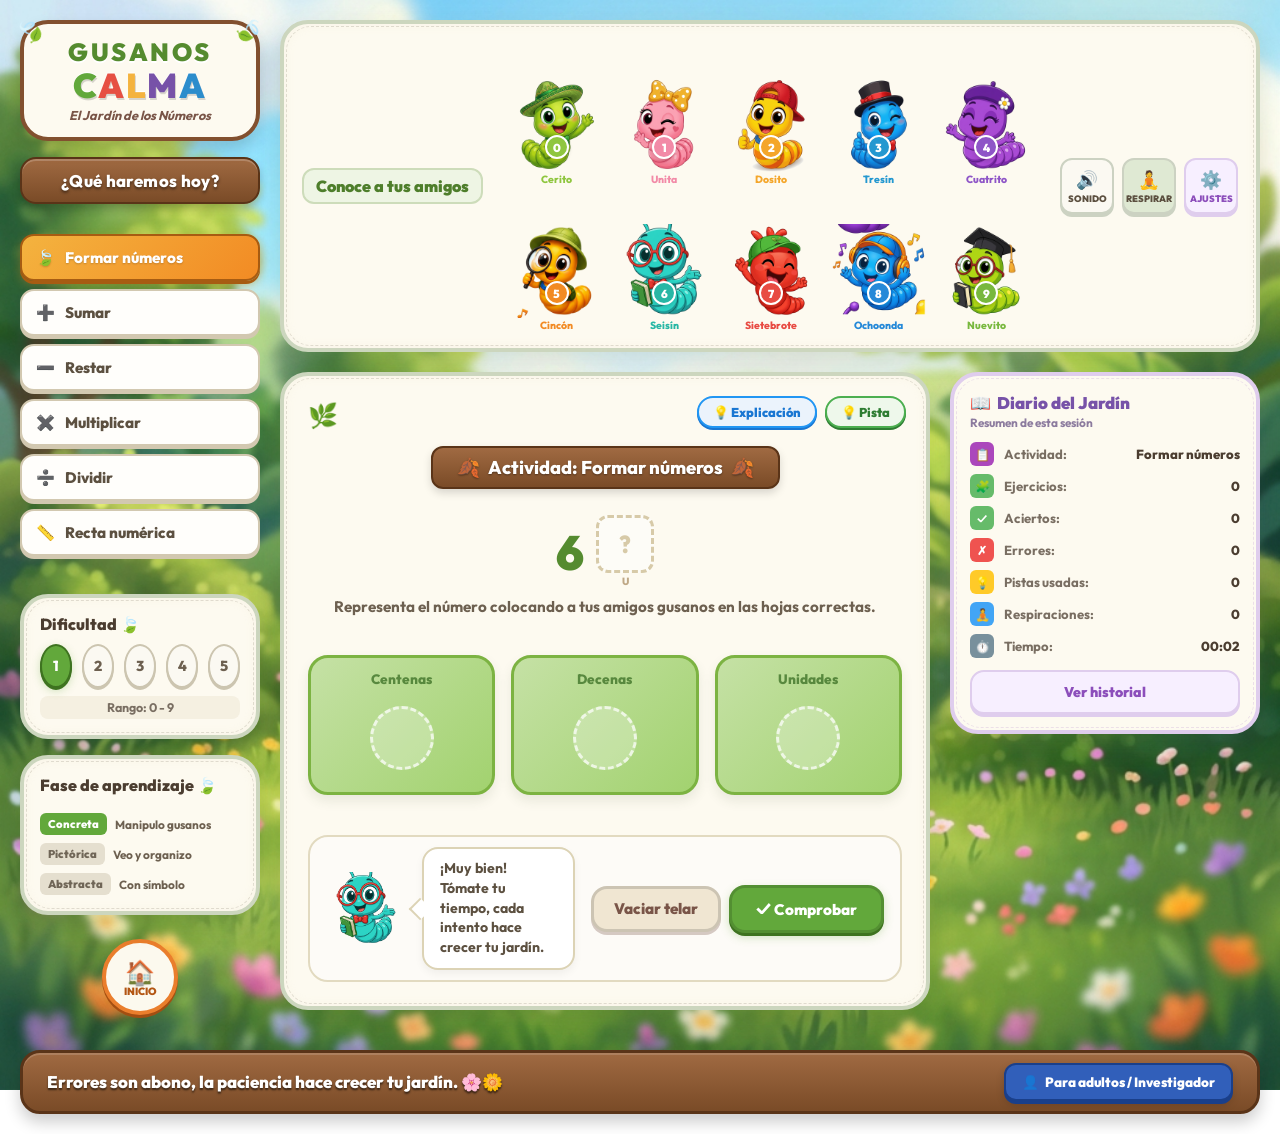
==== commit 7426dda5: "Actualiza estilos de garden-v6 y estructura del index" ====
--- a/index.html
+++ b/index.html
@@ -315,8 +315,6 @@
     padding:14px;
     border-radius:22px;
   }
-  #taskCard{order:1;}
-  #sidebar{order:2;}
 
   #stageBadge{font-size:.78rem;}
   #taskPrompt{
@@ -509,7 +507,7 @@
   button:hover{transform:none;}
 }
 </style>
-<link rel="stylesheet" href="assets/ui/garden-v6.css">
+<link rel="stylesheet" href="assets/ui/garden-v6.css?v=6.1">
 </head>
 <body>
 <main class="app">
@@ -534,6 +532,7 @@
       <button class="mode-btn" data-mode="resta">Restar</button>
       <button class="mode-btn" data-mode="multiplica">Multiplicar</button>
       <button class="mode-btn" data-mode="divide">Dividir</button>
+      <button class="mode-btn" data-mode="recta">Recta numérica</button>
       <button class="mode-btn" data-mode="escribe" style="display:none;">Escribe y forma</button>
     </nav>
 
@@ -612,6 +611,11 @@
         <div class="leaf" data-slot="h"><span class="place-label">Centenas</span><div class="leaf-drop"></div></div>
         <div class="leaf" data-slot="t"><span class="place-label">Decenas</span><div class="leaf-drop"></div></div>
         <div class="leaf" data-slot="u"><span class="place-label">Unidades</span><div class="leaf-drop"></div></div>
+      </div>
+
+      <!-- 3.3. Recta Numérica operations area -->
+      <div id="rectaNumericaArea" style="display:none; width:100%;">
+        <!-- Dynamic content for Recta Numérica activities will be populated here -->
       </div>
 
       <!-- 3.2. Concrete operations area (For Sum/Resta/etc.) -->
@@ -1090,7 +1094,8 @@
     suma:[[0,5],[0,10],[0,20],[10,50],[20,99]][d-1],
     resta:[[0,10],[0,20],[0,50],[10,99],[20,150]][d-1],
     multiplica:[[1,3],[1,5],[2,7],[3,10],[4,12]][d-1],
-    divide:[[1,3],[1,5],[1,7],[2,10],[3,12]][d-1]
+    divide:[[1,3],[1,5],[1,7],[2,10],[3,12]][d-1],
+    recta:[[0,9],[0,20],[10,50],[10,99],[100,999]][d-1]
   };
 }
 let concreteComposted = 0;
@@ -1105,18 +1110,26 @@
   // Hide/Show correct area based on mode
   const placeValueTelar = $('placeValueTelar');
   const concreteOpsArea = $('concreteOpsArea');
+  const rectaNumericaArea = $('rectaNumericaArea');
   
   if (state.mode === 'numeros' || state.mode === 'escribe') {
     if (placeValueTelar) placeValueTelar.style.display = 'grid';
     if (concreteOpsArea) concreteOpsArea.style.display = 'none';
+    if (rectaNumericaArea) rectaNumericaArea.style.display = 'none';
     if (state.mode === 'escribe' && state.target === null) {
       safeSetHtml(els.taskInstructions, 'Ingresa un número en la caja para comenzar a jugar.');
     } else {
       safeSetHtml(els.taskInstructions, 'Representa el número colocando a tus amigos gusanos en las hojas correctas.');
     }
+  } else if (state.mode === 'recta') {
+    if (placeValueTelar) placeValueTelar.style.display = 'none';
+    if (concreteOpsArea) concreteOpsArea.style.display = 'none';
+    if (rectaNumericaArea) rectaNumericaArea.style.display = 'block';
+    setupRectaWorkspace();
   } else {
     if (placeValueTelar) placeValueTelar.style.display = 'none';
     if (concreteOpsArea) concreteOpsArea.style.display = 'block';
+    if (rectaNumericaArea) rectaNumericaArea.style.display = 'none';
     setupConcreteWorkspace();
   }
 
@@ -1127,6 +1140,11 @@
 function renderEquation() {
   const container = $('equationText');
   if (!container) return;
+
+  if (state.mode === 'recta') {
+    container.innerHTML = '';
+    return;
+  }
 
   if (state.mode === 'escribe' && state.target === null) {
     container.innerHTML = `
@@ -1287,6 +1305,423 @@
   }
 }
 
+function generateRectaTask() {
+  const d = difficulty();
+  const subtypes = ['vecinos', 'saltos', 'ordenar', 'sumas'];
+  const subtype = subtypes[randInt(0, subtypes.length - 1)];
+  state.rectaSubtype = subtype;
+  state.rectaData = {
+    slots: {},
+    selectedOption: null,
+    selectedAnswer: null
+  };
+
+  if (subtype === 'vecinos') {
+    let target = 15;
+    if (d === 1) target = randInt(5, 15);
+    else if (d === 2) target = randInt(15, 30);
+    else if (d === 3) target = randInt(30, 70);
+    else if (d === 4) target = randInt(70, 100);
+    else target = randInt(100, 500);
+
+    state.expected = target;
+    safeSetText(els.prompt, `Los vecinos de ${target}: ¿Quién va antes (-1) y quién después (+1)?`);
+    safeSetHtml(els.taskInstructions, 'Arrastra o selecciona los números de la caja para colocarlos a la izquierda (antes) y derecha (después).');
+    
+    const correct1 = target - 1;
+    const correct2 = target + 1;
+    let dist1 = target - 2;
+    let dist2 = target + 2;
+    if (dist1 < 0) dist1 = target + 3;
+    
+    const options = [correct1, correct2, dist1, dist2];
+    options.sort(() => Math.random() - 0.5);
+
+    state.rectaData.target = target;
+    state.rectaData.options = options;
+    state.rectaData.slots = { antes: null, despues: null };
+  } 
+  else if (subtype === 'saltos') {
+    const seriesType = randInt(1, 3);
+    let start = 0;
+    let step = 2;
+
+    if (seriesType === 1) {
+      step = 2;
+      start = randInt(0, 4) * 2;
+    } else if (seriesType === 2) {
+      step = 5;
+      start = randInt(0, 3) * 5;
+    } else {
+      step = 10;
+      start = randInt(0, 2) * 10;
+    }
+
+    const sequence = [];
+    for (let i = 0; i < 7; i++) {
+      sequence.push(start + i * step);
+    }
+
+    const hideIndexes = [3, 5];
+    if (seriesType === 3) {
+      hideIndexes[0] = 2;
+    }
+
+    const correctAnswers = hideIndexes.map(idx => sequence[idx]);
+    const options = [...correctAnswers];
+    options.push(sequence[0] + 8 * step);
+    options.push(sequence[1] + 9 * step);
+    options.sort(() => Math.random() - 0.5);
+
+    state.expected = 1;
+    safeSetText(els.prompt, `Completa la serie de saltos de ${step} en ${step}:`);
+    safeSetHtml(els.taskInstructions, 'Completa los números vacíos eligiendo las opciones correctas del banco.');
+
+    state.rectaData.sequence = sequence;
+    state.rectaData.hideIndexes = hideIndexes;
+    state.rectaData.correctAnswers = correctAnswers;
+    state.rectaData.options = options;
+    state.rectaData.slots = {};
+    hideIndexes.forEach(idx => {
+      state.rectaData.slots[idx] = null;
+    });
+  }
+  else if (subtype === 'ordenar') {
+    let rangeMax = 50;
+    if (d === 1) rangeMax = 15;
+    else if (d === 2) rangeMax = 35;
+    else if (d === 3) rangeMax = 60;
+    else if (d === 4) rangeMax = 100;
+    else rangeMax = 500;
+
+    const numbers = [];
+    while (numbers.length < 4) {
+      const num = randInt(5, rangeMax);
+      if (!numbers.includes(num)) numbers.push(num);
+    }
+
+    const ordered = [...numbers].sort((a, b) => a - b);
+
+    state.expected = 1;
+    safeSetText(els.prompt, `Ordena de menor a mayor:`);
+    safeSetHtml(els.taskInstructions, 'Coloca los 4 números en orden ascendente (de más pequeño a más grande).');
+
+    state.rectaData.numbers = numbers;
+    state.rectaData.ordered = ordered;
+    state.rectaData.options = [...numbers];
+    state.rectaData.slots = { 0: null, 1: null, 2: null, 3: null };
+  }
+  else if (subtype === 'sumas') {
+    let maxResult = 20;
+    let a = randInt(1, 15);
+    let b = randInt(2, 6);
+    while (a + b > maxResult) {
+      a = randInt(1, 12);
+      b = randInt(2, 6);
+    }
+    const answer = a + b;
+    state.expected = answer;
+
+    safeSetText(els.prompt, `Suma en la recta: ${a} + ${b} = ?`);
+    safeSetHtml(els.taskInstructions, 'Empiezas en el punto naranja y das los saltos curvados a la derecha. ¿En qué número terminas?');
+    
+    state.rectaData.a = a;
+    state.rectaData.b = b;
+    state.rectaData.answer = answer;
+    state.rectaData.selectedAnswer = null;
+  }
+}
+
+function renderStaticHelperLine(minVal, maxVal) {
+  const range = maxVal - minVal;
+  const interval = 600 / range;
+  return `
+    <div class="static-helper-line-container">
+      <div style="font-size:0.72rem;font-weight:800;color:#796e62;text-align:center;margin-bottom:2px;">Recta Numérica de Referencia 📏</div>
+      <svg class="svg-number-line" viewBox="-10 -15 620 45">
+        <line class="number-line-base-line" x1="0" y1="10" x2="600" y2="10" style="stroke-width: 4;" />
+        ${Array.from({ length: range + 1 }).map((_, i) => {
+          const val = minVal + i;
+          const x = i * interval;
+          return `
+            <line class="number-line-tick" x1="${x}" y1="5" x2="${x}" y2="15" style="stroke-width:2.5;" />
+            <text class="number-line-text" x="${x}" y="28" style="font-size:10px;">${val}</text>
+          `;
+        }).join('')}
+      </svg>
+    </div>
+  `;
+}
+
+function setupRectaWorkspace() {
+  const container = $('rectaNumericaArea');
+  if (!container) return;
+
+  const subtype = state.rectaSubtype;
+  const data = state.rectaData;
+  let html = '';
+
+  if (subtype === 'vecinos') {
+    html += renderStaticHelperLine(Math.max(0, data.target - 10), data.target + 10);
+    html += `
+      <div class="recta-container">
+        <div class="vecinos-board">
+          <div class="vecinos-column">
+            <span class="vecinos-label">Antes (-1)</span>
+            <div class="vecinos-card-slot ${data.slots.antes ? 'filled' : ''} ${data.selectedSlot === 'antes' ? 'hover' : ''}" data-slot="antes">
+              ${data.slots.antes !== null ? data.slots.antes : '?'}
+            </div>
+          </div>
+          <div class="vecinos-column" style="flex: 0.8;">
+            <span class="vecinos-label" style="opacity: 0;">Número</span>
+            <div class="vecinos-center-card">
+              ${data.target}
+            </div>
+          </div>
+          <div class="vecinos-column">
+            <span class="vecinos-label">Después (+1)</span>
+            <div class="vecinos-card-slot ${data.slots.despues ? 'filled' : ''} ${data.selectedSlot === 'despues' ? 'hover' : ''}" data-slot="despues">
+              ${data.slots.despues !== null ? data.slots.despues : '?'}
+            </div>
+          </div>
+        </div>
+        <div class="number-bank">
+          ${data.options.map((opt) => {
+            const isUsed = data.slots.antes === opt || data.slots.despues === opt;
+            if (isUsed) return '';
+            const isSelected = data.selectedOption === opt;
+            return `<div class="number-card-option ${isSelected ? 'selected' : ''}" data-value="${opt}">${opt}</div>`;
+          }).join('')}
+        </div>
+      </div>
+    `;
+  }
+  else if (subtype === 'saltos') {
+    const maxVal = data.sequence[6];
+    html += renderStaticHelperLine(0, maxVal);
+    html += `
+      <div class="recta-container">
+        <div class="sequence-row">
+          ${data.sequence.map((val, idx) => {
+            const isHidden = data.hideIndexes.includes(idx);
+            if (isHidden) {
+              const placedVal = data.slots[idx];
+              return `<div class="sequence-slot ${placedVal ? 'filled' : ''}" data-slot="${idx}">${placedVal !== null ? placedVal : '?'}</div>`;
+            } else {
+              return `<div class="sequence-item">${val}</div>`;
+            }
+          }).reduce((acc, current, idx) => {
+            if (idx === 0) return [current];
+            return acc.concat('<span class="sequence-arrow">→</span>', current);
+          }, []).join('')}
+        </div>
+        <div class="number-bank">
+          ${data.options.map((opt) => {
+            const isUsed = Object.values(data.slots).includes(opt);
+            if (isUsed) return '';
+            const isSelected = data.selectedOption === opt;
+            return `<div class="number-card-option ${isSelected ? 'selected' : ''}" data-value="${opt}">${opt}</div>`;
+          }).join('')}
+        </div>
+      </div>
+    `;
+  }
+  else if (subtype === 'ordenar') {
+    html += `
+      <div class="recta-container">
+        <div class="sorting-slots-grid">
+          ${[0, 1, 2, 3].map((slotIdx) => {
+            const labels = ['1.º Menor', '2.º', '3.º', '4.º Mayor'];
+            const sublabels = ['(El más chico)', '', '', '(El más grande)'];
+            const val = data.slots[slotIdx];
+            return `
+              <div class="sorting-column">
+                <div class="sorting-slot ${val ? 'filled' : ''}" data-slot="${slotIdx}">
+                  ${val !== null ? val : '?'}
+                </div>
+                <div class="sorting-slot-label">
+                  <strong>${labels[slotIdx]}</strong>
+                  ${sublabels[slotIdx] ? `<span style="display:block;font-size:0.65rem;opacity:0.8;margin-top:2px;">${sublabels[slotIdx]}</span>` : ''}
+                </div>
+              </div>
+            `;
+          }).join('')}
+        </div>
+        <div class="number-bank">
+          ${data.options.map((opt) => {
+            const isUsed = Object.values(data.slots).includes(opt);
+            if (isUsed) return '';
+            const isSelected = data.selectedOption === opt;
+            return `<div class="number-card-option ${isSelected ? 'selected' : ''}" data-value="${opt}">${opt}</div>`;
+          }).join('')}
+        </div>
+      </div>
+    `;
+  }
+  else if (subtype === 'sumas') {
+    html += `
+      <div class="recta-container">
+        <div class="svg-number-line-container">
+          <svg class="svg-number-line" viewBox="-10 -30 620 90">
+            <line class="number-line-base-line" x1="0" y1="20" x2="600" y2="20" />
+            ${Array.from({ length: 21 }).map((_, val) => {
+              const x = val * 30;
+              const isSelected = data.selectedAnswer === val;
+              return `
+                <line class="number-line-tick" x1="${x}" y1="12" x2="${x}" y2="28" />
+                <text class="number-line-text ${isSelected ? 'active' : ''}" x="${x}" y="48">${val}</text>
+                <circle class="interactive-tick-area" cx="${x}" cy="20" r="16" data-value="${val}" />
+              `;
+            }).join('')}
+            ${Array.from({ length: data.b }).map((_, stepIdx) => {
+              const fromVal = data.a + stepIdx;
+              const toVal = fromVal + 1;
+              const xFrom = fromVal * 30;
+              const xTo = toVal * 30;
+              const xCtrl = (xFrom + xTo) / 2;
+              const yCtrl = -12 - (stepIdx * 1.5);
+              return `
+                <path class="jump-arc" d="M ${xFrom} 20 Q ${xCtrl} ${yCtrl} ${xTo} 20" style="animation-delay: ${stepIdx * 0.3}s;" />
+              `;
+            }).join('')}
+            <circle class="number-line-marker" cx="${data.a * 30}" cy="20" r="8" />
+          </svg>
+        </div>
+        <div style="font-size: 1.15rem; font-weight: 750; color: #5c5040; margin-top: 10px; text-align: center;">
+          Haz clic directamente en el número de la recta numérica para responder:
+          <div style="margin-top: 12px; font-size: 1.7rem; color: #2e7d32; font-weight: 900;">
+            ${data.a} + ${data.b} = <span style="border-bottom: 3px dashed #bda88a; padding: 0 16px;">${data.selectedAnswer !== null ? data.selectedAnswer : '?'}</span>
+          </div>
+        </div>
+      </div>
+    `;
+  }
+
+  container.innerHTML = html;
+  setupRectaInteractions();
+}
+
+function setupRectaInteractions() {
+  const container = $('rectaNumericaArea');
+  if (!container || state.solved) return;
+
+  const data = state.rectaData;
+
+  container.querySelectorAll('.number-card-option').forEach(card => {
+    card.addEventListener('click', e => {
+      const val = parseInt(card.dataset.value);
+      if (data.selectedOption === val) {
+        data.selectedOption = null;
+      } else {
+        data.selectedOption = val;
+      }
+      sndPick();
+      setupRectaWorkspace();
+    });
+  });
+
+  container.querySelectorAll('.vecinos-card-slot, .sequence-slot, .sorting-slot').forEach(slot => {
+    slot.addEventListener('click', e => {
+      const slotKey = slot.dataset.slot;
+      
+      if (data.slots[slotKey] !== null) {
+        data.slots[slotKey] = null;
+        sndSoft();
+        setupRectaWorkspace();
+        return;
+      }
+
+      if (data.selectedOption !== null) {
+        Object.keys(data.slots).forEach(k => {
+          if (data.slots[k] === data.selectedOption) {
+            data.slots[k] = null;
+          }
+        });
+
+        data.slots[slotKey] = data.selectedOption;
+        data.selectedOption = null;
+        sndPlace(5);
+        setupRectaWorkspace();
+      }
+    });
+  });
+
+  container.querySelectorAll('.interactive-tick-area').forEach(tick => {
+    tick.addEventListener('click', e => {
+      const val = parseInt(tick.dataset.value);
+      data.selectedAnswer = val;
+      sndPlace(val % 10);
+      setupRectaWorkspace();
+    });
+  });
+}
+
+function checkRectaAnswer() {
+  const subtype = state.rectaSubtype;
+  const data = state.rectaData;
+
+  if (subtype === 'vecinos') {
+    if (data.slots.antes === null || data.slots.despues === null) {
+      return { correct: false, message: 'Coloca un número en la casilla de Antes y otro en la de Después.' };
+    }
+    const correctAntes = data.target - 1;
+    const correctDespues = data.target + 1;
+    const isCorrect = data.slots.antes === correctAntes && data.slots.despues === correctDespues;
+    return {
+      correct: isCorrect,
+      value: data.slots.antes * 1000 + data.slots.despues
+    };
+  }
+  else if (subtype === 'saltos') {
+    const unfilled = Object.keys(data.slots).filter(k => data.slots[k] === null);
+    if (unfilled.length > 0) {
+      return { correct: false, message: 'Completa todos los espacios vacíos de la serie.' };
+    }
+    
+    let isCorrect = true;
+    Object.keys(data.slots).forEach(k => {
+      const expectedVal = data.sequence[parseInt(k)];
+      if (data.slots[k] !== expectedVal) {
+        isCorrect = false;
+      }
+    });
+    
+    return {
+      correct: isCorrect,
+      value: 1
+    };
+  }
+  else if (subtype === 'ordenar') {
+    const unfilled = Object.keys(data.slots).filter(k => data.slots[k] === null);
+    if (unfilled.length > 0) {
+      return { correct: false, message: 'Ordena todos los números colocando uno en cada casilla.' };
+    }
+    
+    let isCorrect = true;
+    for (let i = 0; i < 4; i++) {
+      if (data.slots[i] !== data.ordered[i]) {
+        isCorrect = false;
+      }
+    }
+    return {
+      correct: isCorrect,
+      value: 1
+    };
+  }
+  else if (subtype === 'sumas') {
+    if (data.selectedAnswer === null) {
+      return { correct: false, message: 'Haz clic en el número de la recta numérica para indicar la respuesta.' };
+    }
+    const isCorrect = data.selectedAnswer === data.answer;
+    return {
+      correct: isCorrect,
+      value: data.selectedAnswer
+    };
+  }
+
+  return { correct: false, message: 'Completa el ejercicio.' };
+}
+
 function updateSpeechAvatar() {
   const avatarImg = $('feedbackAvatar');
   if (avatarImg) {
@@ -1335,11 +1770,15 @@
   if(state.mode==='resta'){const [min,max]=r.resta;state.a=randInt(min,max);state.b=randInt(0,state.a);state.expected=state.a-state.b;safeSetText(els.prompt, state.a+' − '+state.b+' = ?');}
   if(state.mode==='multiplica'){const [min,max]=r.multiplica;state.a=randInt(min,max);state.b=randInt(min,max);state.expected=state.a*state.b;safeSetText(els.prompt, state.a+' × '+state.b+' = ?');}
   if(state.mode==='divide'){const [min,max]=r.divide;const d0=randInt(min,max),q=randInt(min,max);state.a=d0*q;state.b=d0;state.expected=q;safeSetText(els.prompt, state.a+' ÷ '+state.b+' = ?');}
+  if(state.mode==='recta'){generateRectaTask();}
 }
 function newTask(reason='new_task'){
   state.solved=false;state.errors=0;state.selected=null;state.hints=0;state.breathCount=0;state.taskIndex++;state.taskStartedAt=performance.now();
   concreteComposted = 0;
   slots.h=slots.t=slots.u=null;
+  if (state.mode === 'recta') {
+    state.rectaData = { slots: {}, selectedOption: null, selectedAnswer: null };
+  }
   if (els.continueBtn) els.continueBtn.hidden=true;
   if (els.check) els.check.disabled=false;
   if (els.calm) els.calm.hidden=true;
@@ -1382,6 +1821,13 @@
   if(state.mode==='resta')return 'Imagina '+state.a+' gusanos y aparta '+state.b+'. ¿Cuántos quedan?';
   if(state.mode==='multiplica')return 'Son '+state.a+' grupos de '+state.b+'. Cuenta de '+state.b+' en '+state.b+'.';
   if(state.mode==='divide')return 'Reparte '+state.a+' semillas entre '+state.b+' gusanos por igual. ¿Cuántas recibe cada uno?';
+  if(state.mode==='recta'){
+    const subtype = state.rectaSubtype;
+    if (subtype === 'vecinos') return 'El antecesor (Antes) es el número que está a la izquierda (-1) y el sucesor (Después) es el que está a la derecha (+1).';
+    if (subtype === 'saltos') return 'Observa de cuánto en cuánto va la serie. Cuenta los pasos del salto.';
+    if (subtype === 'ordenar') return 'Busca primero el número más pequeño y ponlo en el 1.º. Luego el que sigue, hasta llegar al más grande.';
+    if (subtype === 'sumas') return 'Usa la recta numérica. Cuenta los saltos curvados a la derecha del número inicial.';
+  }
   return 'Respira y observa con calma.';
 }
 function animate(cls){els.taskCard.classList.add(cls);setTimeout(()=>els.taskCard.classList.remove(cls),950);}
@@ -1422,10 +1868,29 @@
 }
 function checkAnswer(){
   if(state.solved)return;
-  if(!anyPlaced()){setMessage('Coloca al menos un gusano en el telar.','soft');sndSoft();return;}
-  const value=leafValue();
-  logEvent('answer_attempt',{value,expected:state.expected,correct:value===state.expected,errorsBefore:state.errors});
-  if(value===state.expected){
+  
+  let correct = false;
+  let value = 0;
+  let validationMessage = '';
+  
+  if (state.mode === 'recta') {
+    const res = checkRectaAnswer();
+    correct = res.correct;
+    value = res.value;
+    validationMessage = res.message;
+    if (validationMessage && !correct) {
+      setMessage(validationMessage, 'soft');
+      sndSoft();
+      return;
+    }
+  } else {
+    if(!anyPlaced()){setMessage('Coloca al menos un gusano en el telar.','soft');sndSoft();return;}
+    value = leafValue();
+    correct = (value === state.expected);
+  }
+
+  logEvent('answer_attempt',{value,expected:state.expected,correct,errorsBefore:state.errors});
+  if(correct){
     state.solved=true;state.seeds++;const rec=taskRecord(true);saveProgress();updateDashboard();plantSeed();
     setMessage(calmMsgs[randInt(0,calmMsgs.length-1)]+' La semilla crecerá con calma.','good');
     if (els.check) els.check.disabled=true;
@@ -1697,9 +2162,20 @@
   if(state.solved)return;
   slots.h=slots.t=slots.u=null;
   concreteComposted = 0;
-  renderLeaves();
-  if (state.mode !== 'numeros' && state.mode !== 'escribe') {
-    setupConcreteWorkspace();
+  if (state.mode === 'recta') {
+    if (state.rectaData && state.rectaData.slots) {
+      Object.keys(state.rectaData.slots).forEach(k => {
+        state.rectaData.slots[k] = null;
+      });
+      state.rectaData.selectedOption = null;
+      state.rectaData.selectedAnswer = null;
+      setupRectaWorkspace();
+    }
+  } else {
+    renderLeaves();
+    if (state.mode !== 'numeros' && state.mode !== 'escribe') {
+      setupConcreteWorkspace();
+    }
   }
   logEvent('clear_board',{});
   sndSoft();
--- a/assets/ui/garden-v6.css
+++ b/assets/ui/garden-v6.css
@@ -1221,6 +1221,7 @@
 }
 
 /* --- Responsive Layout Configurations (Mobile/Tablet) --- */
+/* --- Responsive Layout Configurations (Mobile/Tablet) --- */
 @media (max-width: 1100px) {
   .app {
     grid-template-columns: 220px 1fr;
@@ -1230,6 +1231,30 @@
       "right-sidebar right-sidebar"
       "bottom-bar bottom-bar";
   }
+  #right-sidebar {
+    width: 100%;
+    display: grid;
+    grid-template-columns: repeat(auto-fit, minmax(280px, 1fr));
+    gap: 16px;
+  }
+  .diary-stats-list {
+    display: grid;
+    grid-template-columns: repeat(auto-fit, minmax(180px, 1fr));
+    gap: 10px;
+    margin-bottom: 12px;
+  }
+}
+
+@media (max-width: 1024px) {
+  .concrete-workspace-grid {
+    grid-template-columns: 1fr;
+    gap: 14px;
+  }
+  .concrete-arrow-container {
+    transform: rotate(90deg);
+    margin: 4px auto;
+    width: 40px;
+  }
 }
 
 @media (max-width: 820px) {
@@ -1239,34 +1264,122 @@
     gap: 16px;
     padding: 10px;
   }
+  
+  /* Reset grid areas for flex items */
+  #logo-wood, #sidebar-nav, #taskCard, #top-roster-panel, #right-sidebar,
+  .difficulty-panel, .learning-phase-panel, #homeBtn, #bottom-wood-banner {
+    grid-area: auto !important;
+  }
+
+  /* Make #left-sidebar a transparent wrapper so its children flow directly into .app flexbox */
   #left-sidebar {
+    display: contents;
+  }
+
+  /* Explicit ordering of elements on mobile/tablet */
+  #logo-wood {
+    order: 1;
     width: 100%;
+    margin-bottom: 2px;
+  }
+  .menu-header {
+    order: 2;
+    width: 100%;
+    margin-bottom: 2px;
+    display: block !important;
   }
   #sidebar-nav {
+    order: 3;
+    width: 100%;
     display: grid;
-    grid-template-columns: 1fr 1fr;
+    grid-template-columns: repeat(auto-fit, minmax(130px, 1fr));
     gap: 8px;
+    margin-bottom: 4px;
+  }
+  #taskCard {
+    order: 4; /* Main gameplay card high priority! */
+    width: 100%;
   }
   #top-roster-panel {
+    order: 5; /* Roster tray rendered directly below the game */
+    width: 100%;
     display: flex;
     flex-direction: column;
     align-items: stretch;
     gap: 12px;
   }
+  #right-sidebar {
+    order: 6; /* Stats panel */
+    width: 100%;
+    display: grid;
+    grid-template-columns: repeat(auto-fit, minmax(280px, 1fr));
+    gap: 16px;
+  }
+  .difficulty-panel {
+    order: 7; /* Config panels pushed to the bottom */
+    width: 100%;
+  }
+  .learning-phase-panel {
+    order: 8; /* Config panels pushed to the bottom */
+    width: 100%;
+  }
+  #homeBtn {
+    order: 9;
+    width: 76px;
+    margin: 8px auto 0;
+  }
+  #bottom-wood-banner {
+    order: 10;
+    width: 100%;
+    flex-direction: column;
+    gap: 12px;
+    text-align: center;
+  }
+
+  /* Compact 5-column grid for worms list instead of single-column scroll */
   #worms {
-    flex-wrap: wrap;
-    justify-content: center;
-    gap: 8px;
-  }
-  .concrete-workspace-grid {
-    grid-template-columns: 1fr;
-    gap: 14px;
-  }
-  .concrete-arrow-container {
-    transform: rotate(90deg);
-    margin: 4px auto;
-    width: 40px;
-  }
+    display: grid !important;
+    grid-template-columns: repeat(5, 1fr) !important;
+    gap: 6px !important;
+    justify-content: center !important;
+    align-items: flex-end !important;
+    width: 100% !important;
+    padding: 6px 0 2px !important;
+  }
+  .worm-btn {
+    width: 100% !important;
+    min-width: 0 !important;
+    height: auto !important;
+    min-height: 90px !important;
+    padding: 2px 0 0 !important;
+    display: flex !important;
+    flex-direction: column !important;
+    align-items: center !important;
+    justify-content: flex-end !important;
+    background: transparent !important;
+    border: 0 !important;
+    box-shadow: none !important;
+  }
+  .worm-btn .worm-art {
+    width: auto !important;
+    height: auto !important;
+    max-width: 66px !important;
+    max-height: 66px !important;
+  }
+  .worm-btn:before {
+    width: 22px !important;
+    height: 22px !important;
+    font-size: 0.65rem !important;
+    bottom: 22px !important;
+    border-width: 2px !important;
+    margin-bottom: 2px !important;
+  }
+  .worm-btn:after {
+    font-size: 0.6rem !important;
+    line-height: 1.1 !important;
+    margin-top: 1px !important;
+  }
+
   .workspace-feedback-row {
     grid-template-columns: 1fr;
     justify-items: center;
@@ -1283,14 +1396,36 @@
   .feedback-actions button {
     flex-grow: 1;
   }
-  #bottom-wood-banner {
-    flex-direction: column;
-    gap: 12px;
-    text-align: center;
-  }
   .adult-investigator-btn {
     width: 100%;
     justify-content: center;
+  }
+}
+
+@media (max-width: 480px) {
+  #worms {
+    grid-template-columns: repeat(5, 1fr) !important;
+    gap: 4px !important;
+  }
+  .worm-btn .worm-art {
+    max-width: 50px !important;
+    max-height: 50px !important;
+  }
+  .worm-btn:before {
+    width: 18px !important;
+    height: 18px !important;
+    font-size: 0.58rem !important;
+    bottom: 16px !important;
+  }
+  .worm-btn:after {
+    font-size: 0.52rem !important;
+  }
+}
+
+@media (max-width: 350px) {
+  #worms {
+    grid-template-columns: repeat(4, 1fr) !important;
+    row-gap: 8px !important;
   }
 }
 
@@ -1469,3 +1604,408 @@
   color: #5d4037;
 }
 
+/* --- Recta Numérica Mode styles --- */
+#sidebar-nav .mode-btn[data-mode="recta"]::before { content: '📏'; color: #795548; }
+
+.recta-container {
+  display: flex;
+  flex-direction: column;
+  align-items: center;
+  gap: 20px;
+  width: 100%;
+  padding: 10px;
+  box-sizing: border-box;
+}
+
+/* Number cards options */
+.number-bank {
+  display: flex;
+  justify-content: center;
+  flex-wrap: wrap;
+  gap: 12px;
+  margin: 15px 0;
+  padding: 12px;
+  background: #fbf9f2;
+  border: 3px dashed #ccd6be;
+  border-radius: 20px;
+  min-height: 76px;
+  width: 100%;
+  max-width: 600px;
+  box-sizing: border-box;
+}
+.number-card-option {
+  background: #fffdf8;
+  border: 3px solid #bda88a;
+  border-radius: 14px;
+  padding: 8px 16px;
+  font-size: 1.35rem;
+  font-weight: 850;
+  color: #5d4e3c;
+  cursor: pointer;
+  box-shadow: 0 4px 6px rgba(0,0,0,0.06), 0 2px 0 #bda88a;
+  transition: all 0.15s ease;
+  user-select: none;
+  min-width: 54px;
+  text-align: center;
+}
+.number-card-option:hover {
+  transform: translateY(-2px);
+  box-shadow: 0 6px 10px rgba(0,0,0,0.1), 0 2px 0 #bda88a;
+}
+.number-card-option.selected {
+  border-color: #62a83b;
+  box-shadow: 0 0 0 4px #dff0cb, 0 4px 8px rgba(98,168,59,0.3);
+  transform: translateY(-3px);
+}
+
+/* Predecessor and Successor board */
+.vecinos-board {
+  display: flex;
+  align-items: center;
+  justify-content: center;
+  gap: 24px;
+  width: 100%;
+  max-width: 620px;
+  margin: 15px 0;
+}
+.vecinos-column {
+  display: flex;
+  flex-direction: column;
+  align-items: center;
+  gap: 8px;
+  flex: 1;
+}
+.vecinos-label {
+  font-size: 0.88rem;
+  font-weight: 800;
+  color: #796e62;
+  text-transform: uppercase;
+}
+.vecinos-card-slot {
+  background: #fbf9f2;
+  border: 3px dashed #bda88a;
+  border-radius: 20px;
+  width: 100%;
+  min-height: 90px;
+  display: flex;
+  align-items: center;
+  justify-content: center;
+  font-size: 2rem;
+  font-weight: 900;
+  color: #2e7d32;
+  cursor: pointer;
+  transition: background 0.2s;
+  box-shadow: inset 0 2px 6px rgba(0,0,0,0.04);
+}
+.vecinos-card-slot.hover {
+  background: #ebf3e3;
+  border-color: #7cb342;
+}
+.vecinos-card-slot.filled {
+  background: #fffdf8;
+  border: 4px solid #7cb342;
+  box-shadow: 0 6px 12px rgba(60,80,45,0.1);
+  cursor: pointer;
+}
+.vecinos-center-card {
+  background: #fffdf8;
+  border: 4px solid #ea7e2c;
+  border-radius: 20px;
+  width: 100%;
+  min-height: 90px;
+  display: flex;
+  align-items: center;
+  justify-content: center;
+  font-size: 2.2rem;
+  font-weight: 900;
+  color: #b35613;
+  box-shadow: 0 6px 12px rgba(0,0,0,0.08);
+}
+
+/* Jumps & Sequences */
+.sequence-row {
+  display: flex;
+  align-items: center;
+  justify-content: center;
+  flex-wrap: wrap;
+  gap: 10px;
+  width: 100%;
+  max-width: 780px;
+  margin: 15px 0;
+  background: #eef5e4;
+  padding: 16px;
+  border-radius: 24px;
+  border: 3px solid #ccd6be;
+  box-sizing: border-box;
+}
+.sequence-item {
+  font-size: 1.8rem;
+  font-weight: 850;
+  color: #4b3d30;
+}
+.sequence-arrow {
+  font-size: 1.5rem;
+  color: #7cb342;
+  font-weight: 800;
+}
+.sequence-slot {
+  background: #fffdf8;
+  border: 3px dashed #85c370;
+  border-radius: 16px;
+  min-width: 64px;
+  min-height: 64px;
+  display: flex;
+  align-items: center;
+  justify-content: center;
+  font-size: 1.5rem;
+  font-weight: 900;
+  color: #2e7d32;
+  cursor: pointer;
+  transition: all 0.2s;
+}
+.sequence-slot.hover {
+  background: #ebf3e3;
+  border-color: #558b2f;
+}
+.sequence-slot.filled {
+  border: 3px solid #7cb342;
+  background: #fff;
+  box-shadow: 0 4px 8px rgba(0,0,0,0.05);
+}
+
+/* Sorting / Order */
+.sorting-slots-grid {
+  display: grid;
+  grid-template-columns: repeat(4, 1fr);
+  gap: 14px;
+  width: 100%;
+  max-width: 640px;
+  margin: 15px 0;
+}
+.sorting-column {
+  display: flex;
+  flex-direction: column;
+  align-items: center;
+  gap: 8px;
+}
+.sorting-slot {
+  background: #fbf9f2;
+  border: 3px dashed #ccd6be;
+  border-radius: 20px;
+  width: 100%;
+  min-height: 80px;
+  display: flex;
+  align-items: center;
+  justify-content: center;
+  font-size: 1.45rem;
+  font-weight: 900;
+  color: #2e7d32;
+  cursor: pointer;
+  box-shadow: inset 0 2px 4px rgba(0,0,0,0.03);
+}
+.sorting-slot.hover {
+  background: #ebf3e3;
+  border-color: #7cb342;
+}
+.sorting-slot.filled {
+  background: #fffdf8;
+  border: 3.5px solid #7cb342;
+  box-shadow: 0 5px 10px rgba(60,80,45,0.08);
+}
+.sorting-slot-label {
+  font-size: 0.78rem;
+  font-weight: 800;
+  color: #796e62;
+  text-align: center;
+  line-height: 1.25;
+}
+
+/* Compare / Checkbox cards */
+.compare-container {
+  display: flex;
+  justify-content: center;
+  gap: 20px;
+  width: 100%;
+  max-width: 600px;
+  margin: 15px 0;
+}
+.compare-card {
+  flex: 1;
+  background: #fffdf8;
+  border: 3px solid #ccd6be;
+  border-radius: 22px;
+  padding: 16px;
+  display: flex;
+  align-items: center;
+  gap: 14px;
+  cursor: pointer;
+  box-shadow: 0 6px 12px rgba(60,80,45,0.06);
+  transition: all 0.15s ease;
+}
+.compare-card:hover {
+  transform: translateY(-2px);
+  border-color: #b8cc9c;
+  box-shadow: 0 8px 16px rgba(60,80,45,0.1);
+}
+.compare-card.selected {
+  border-color: #62a83b;
+  background: #f7fcf2;
+  box-shadow: 0 0 0 4px #dff0cb, 0 6px 12px rgba(98,168,59,0.15);
+}
+.compare-checkbox {
+  width: 28px;
+  height: 28px;
+  border-radius: 8px;
+  border: 3px solid #ccd6be;
+  display: grid;
+  place-items: center;
+  background: #fff;
+  transition: all 0.15s;
+  font-size: 1.1rem;
+  font-weight: 900;
+  color: #fff;
+}
+.compare-card.selected .compare-checkbox {
+  border-color: #62a83b;
+  background: #62a83b;
+  color: #fff;
+}
+.compare-card.selected .compare-checkbox::after {
+  content: '✓';
+}
+.compare-info {
+  display: flex;
+  flex-direction: column;
+  gap: 4px;
+}
+.compare-number {
+  font-size: 2rem;
+  font-weight: 900;
+  color: #4b3d30;
+}
+.compare-desc {
+  font-size: 0.8rem;
+  color: #8c7b6a;
+  font-weight: 700;
+}
+
+/* Visual SVG Number line styles */
+.svg-number-line-container {
+  width: 100%;
+  max-width: 780px;
+  margin: 15px auto 5px;
+  padding: 10px;
+  background: #fffdf8;
+  border: 3px solid #ccd6be;
+  border-radius: 24px;
+  box-shadow: 0 8px 18px rgba(60,80,45,0.06);
+  position: relative;
+  box-sizing: border-box;
+}
+.svg-number-line {
+  width: 100%;
+  height: auto;
+  overflow: visible;
+}
+.number-line-base-line {
+  stroke: #a06a42;
+  stroke-width: 6;
+  stroke-linecap: round;
+}
+.number-line-tick {
+  stroke: #a06a42;
+  stroke-width: 4;
+}
+.number-line-text {
+  font-family: 'Outfit', sans-serif;
+  font-weight: 800;
+  font-size: 14px;
+  fill: #5c5040;
+  text-anchor: middle;
+}
+.number-line-text.active {
+  fill: #2e7d32;
+  font-weight: 900;
+  font-size: 16px;
+}
+.interactive-tick-area {
+  fill: transparent;
+  cursor: pointer;
+}
+.interactive-tick-area:hover + .number-line-text {
+  fill: #85c370;
+  font-size: 16px;
+}
+
+.jump-arc {
+  fill: none;
+  stroke: #7cb342;
+  stroke-width: 4.5;
+  stroke-linecap: round;
+  stroke-linejoin: round;
+  stroke-dasharray: 200;
+  stroke-dashoffset: 200;
+  animation: drawArc 0.6s ease-in-out forwards;
+}
+
+@keyframes drawArc {
+  to {
+    stroke-dashoffset: 0;
+  }
+}
+
+.number-line-marker {
+  fill: #ea7e2c;
+  stroke: #fff;
+  stroke-width: 3;
+  filter: drop-shadow(0 4px 6px rgba(0,0,0,0.15));
+  animation: markerPulse 1.5s infinite alternate;
+}
+@keyframes markerPulse {
+  from { r: 7; }
+  to { r: 9.5; }
+}
+
+.static-helper-line-container {
+  width: 100%;
+  max-width: 600px;
+  margin: 5px auto 12px;
+  background: #fcfbf7;
+  border: 2px solid #e6dec5;
+  border-radius: 14px;
+  padding: 4px 10px;
+  box-sizing: border-box;
+}
+.static-helper-line-container .svg-number-line {
+  height: 48px;
+}
+.static-helper-line-container .number-line-text {
+  font-size: 11px;
+}
+
+/* Responsive updates for Recta Numérica elements */
+@media (max-width: 820px) {
+  .vecinos-board {
+    gap: 12px;
+  }
+  .vecinos-card-slot, .vecinos-center-card {
+    min-height: 76px;
+    font-size: 1.6rem;
+  }
+  .sorting-slots-grid {
+    gap: 8px;
+  }
+  .sorting-slot {
+    min-height: 64px;
+    font-size: 1.25rem;
+  }
+  .compare-container {
+    flex-direction: column;
+    gap: 10px;
+  }
+  .compare-card {
+    padding: 12px;
+  }
+}
+
+
